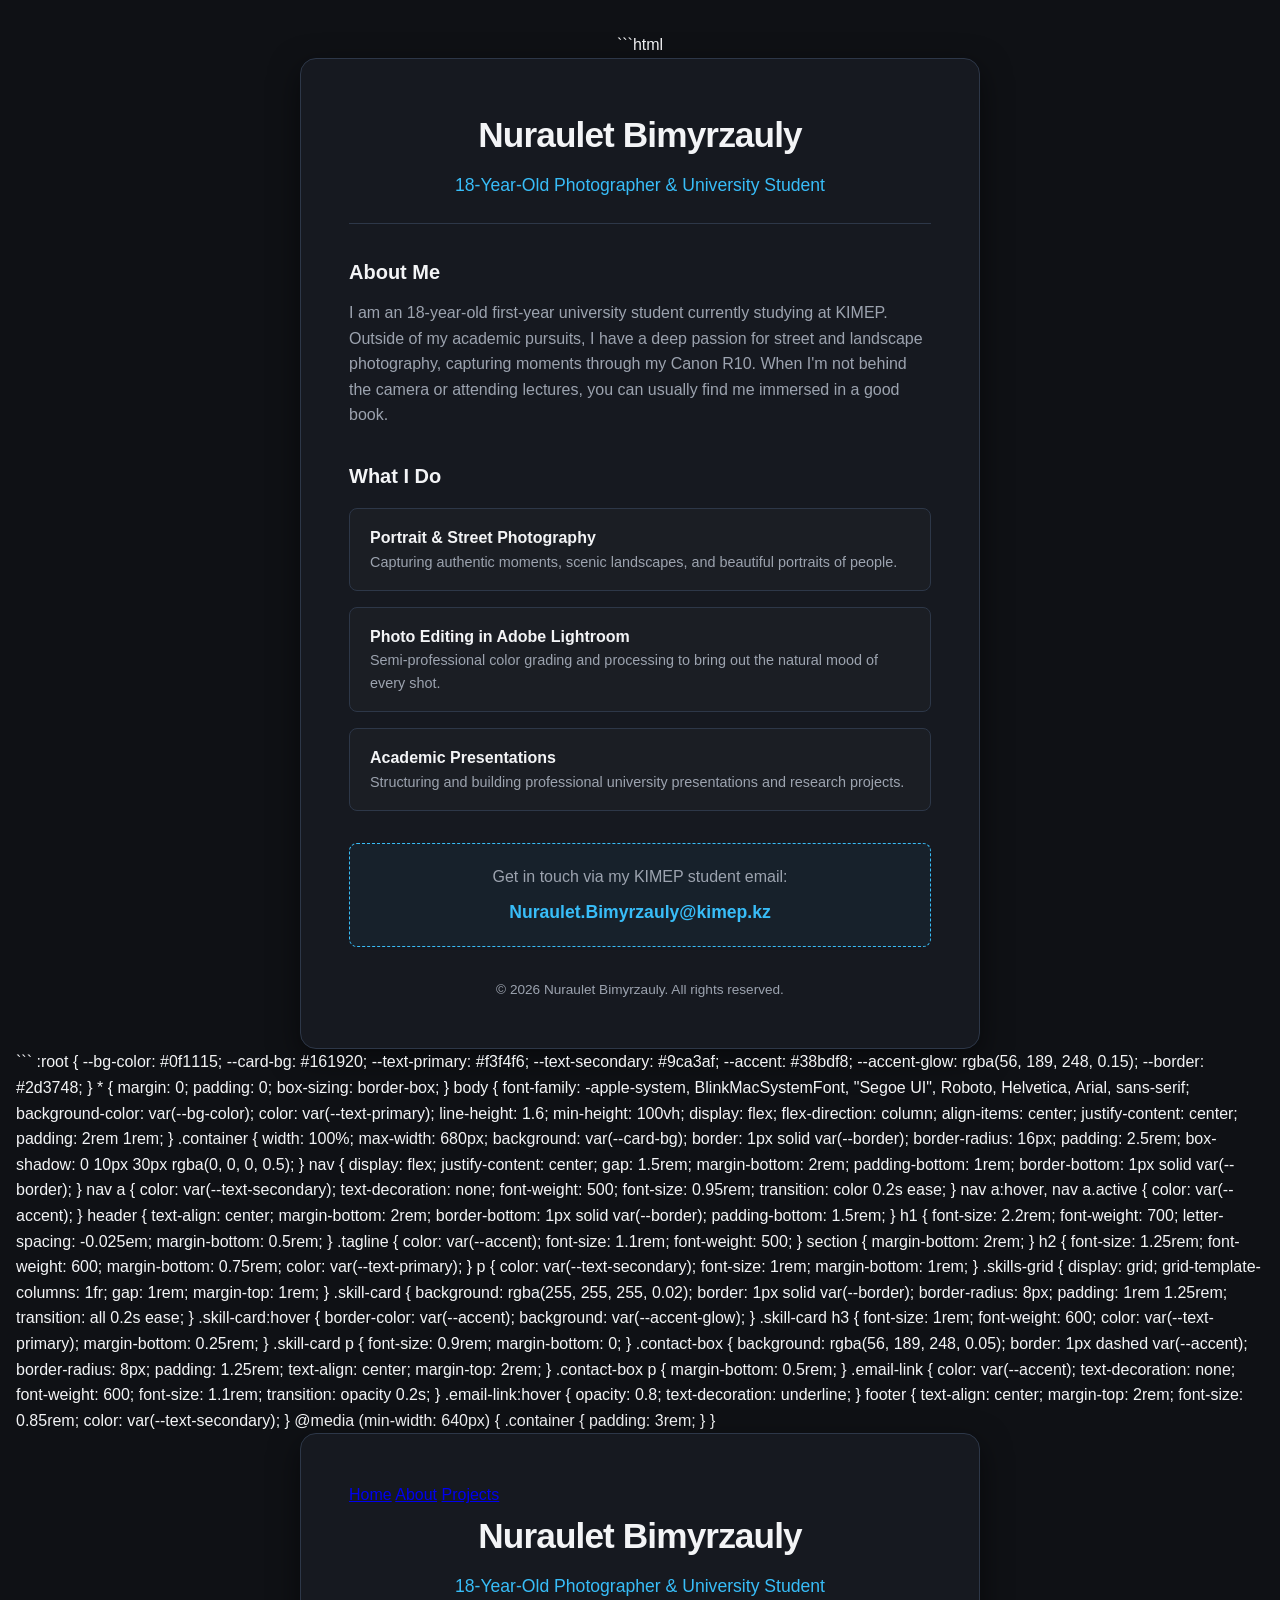
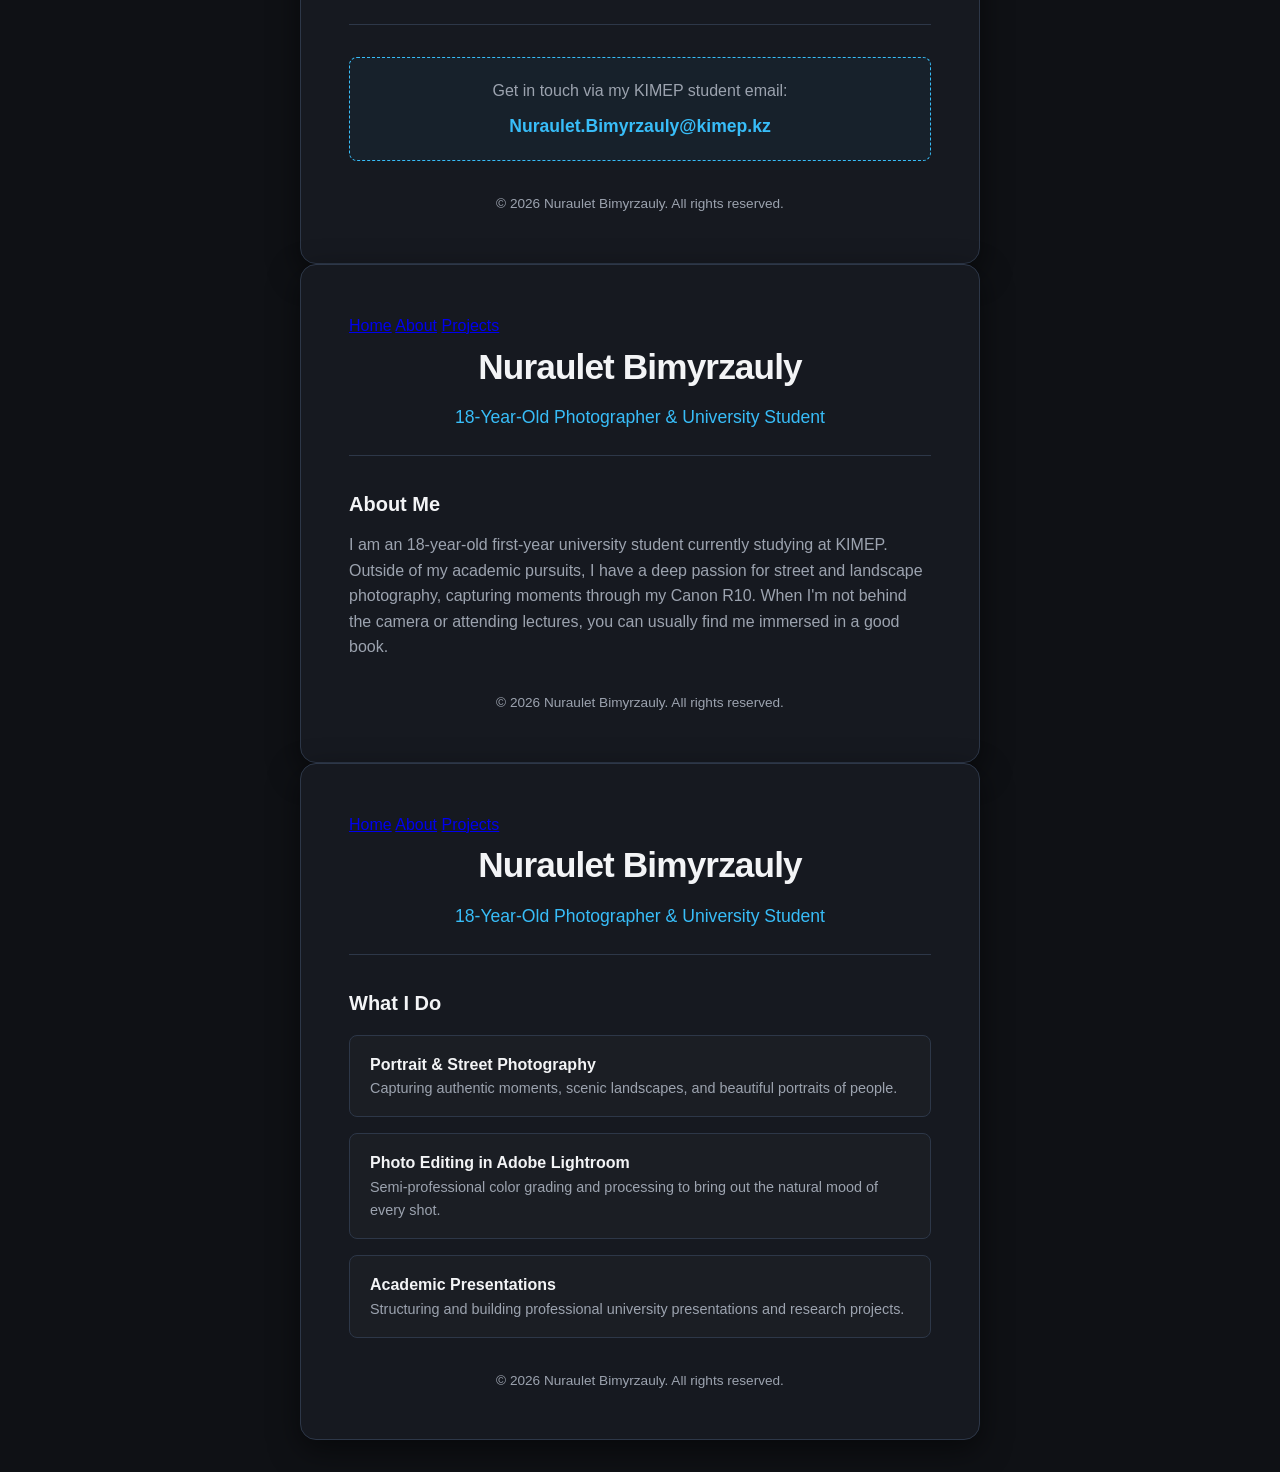
==== index.html @ 53f56ecc "Add files via upload" ====
```html
<!DOCTYPE html>
<html lang="en">
<head>
    <meta charset="UTF-8">
    <meta name="viewport" content="width=device-width, initial-scale=1.0">
    <title>Nuraulet Bimyrzauly — Photographer & Student</title>
    <style>
        :root {
            --bg-color: #0f1115;
            --card-bg: #161920;
            --text-primary: #f3f4f6;
            --text-secondary: #9ca3af;
            --accent: #38bdf8;
            --accent-glow: rgba(56, 189, 248, 0.15);
            --border: #2d3748;
        }

        * {
            margin: 0;
            padding: 0;
            box-sizing: border-box;
        }

        body {
            font-family: -apple-system, BlinkMacSystemFont, "Segoe UI", Roboto, Helvetica, Arial, sans-serif;
            background-color: var(--bg-color);
            color: var(--text-primary);
            line-height: 1.6;
            min-height: 100vh;
            display: flex;
            flex-direction: column;
            align-items: center;
            justify-content: center;
            padding: 2rem 1rem;
        }

        .container {
            width: 100%;
            max-width: 680px;
            background: var(--card-bg);
            border: 1px solid var(--border);
            border-radius: 16px;
            padding: 2.5rem;
            box-shadow: 0 10px 30px rgba(0, 0, 0, 0.5);
        }

        header {
            text-align: center;
            margin-bottom: 2rem;
            border-bottom: 1px solid var(--border);
            padding-bottom: 1.5rem;
        }

        h1 {
            font-size: 2.2rem;
            font-weight: 700;
            letter-spacing: -0.025em;
            margin-bottom: 0.5rem;
        }

        .tagline {
            color: var(--accent);
            font-size: 1.1rem;
            font-weight: 500;
        }

        section {
            margin-bottom: 2rem;
        }

        h2 {
            font-size: 1.25rem;
            font-weight: 600;
            margin-bottom: 0.75rem;
            color: var(--text-primary);
        }

        p {
            color: var(--text-secondary);
            font-size: 1rem;
            margin-bottom: 1rem;
        }

        .skills-grid {
            display: grid;
            grid-template-columns: 1fr;
            gap: 1rem;
            margin-top: 1rem;
        }

        .skill-card {
            background: rgba(255, 255, 255, 0.02);
            border: 1px solid var(--border);
            border-radius: 8px;
            padding: 1rem 1.25rem;
            transition: all 0.2s ease;
        }

        .skill-card:hover {
            border-color: var(--accent);
            background: var(--accent-glow);
        }

        .skill-card h3 {
            font-size: 1rem;
            font-weight: 600;
            color: var(--text-primary);
            margin-bottom: 0.25srem;
        }

        .skill-card p {
            font-size: 0.9rem;
            margin-bottom: 0;
        }

        .contact-box {
            background: rgba(56, 189, 248, 0.05);
            border: 1px dashed var(--accent);
            border-radius: 8px;
            padding: 1.25rem;
            text-align: center;
            margin-top: 2rem;
        }

        .contact-box p {
            margin-bottom: 0.5rem;
        }

        .email-link {
            color: var(--accent);
            text-decoration: none;
            font-weight: 600;
            font-size: 1.1rem;
            transition: opacity 0.2s;
        }

        .email-link:hover {
            opacity: 0.8;
            text-decoration: underline;
        }

        footer {
            text-align: center;
            margin-top: 2rem;
            font-size: 0.85rem;
            color: var(--text-secondary);
        }

        @media (min-width: 640px) {
            .container {
                padding: 3rem;
            }
        }
    </style>
</head>
<body>

    <div class="container">
        <header>
            <h1>Nuraulet Bimyrzauly</h1>
            <div class="tagline">18-Year-Old Photographer & University Student</div>
        </header>

        <main>
            <section>
                <h2>About Me</h2>
                <p>I am an 18-year-old first-year university student currently studying at KIMEP. Outside of my academic pursuits, I have a deep passion for street and landscape photography, capturing moments through my Canon R10. When I'm not behind the camera or attending lectures, you can usually find me immersed in a good book.</p>
            </section>

            <section>
                <h2>What I Do</h2>
                <div class="skills-grid">
                    <div class="skill-card">
                        <h3>Portrait & Street Photography</h3>
                        <p>Capturing authentic moments, scenic landscapes, and beautiful portraits of people.</p>
                    </div>
                    <div class="skill-card">
                        <h3>Photo Editing in Adobe Lightroom</h3>
                        <p>Semi-professional color grading and processing to bring out the natural mood of every shot.</p>
                    </div>
                    <div class="skill-card">
                        <h3>Academic Presentations</h3>
                        <p>Structuring and building professional university presentations and research projects.</p>
                    </div>
                </div>
            </section>

            <section>
                <div class="contact-box">
                    <p>Get in touch via my KIMEP student email:</p>
                    <a href="mailto:Nuraulet.Bimyrzauly@kimep.kz" class="email-link">Nuraulet.Bimyrzauly@kimep.kz</a>
                </div>
            </section>
        </main>

        <footer>
            &copy; 2026 Nuraulet Bimyrzauly. All rights reserved.
        </footer>
    </div>

</body>
</html>

```
:root {
    --bg-color: #0f1115;
    --card-bg: #161920;
    --text-primary: #f3f4f6;
    --text-secondary: #9ca3af;
    --accent: #38bdf8;
    --accent-glow: rgba(56, 189, 248, 0.15);
    --border: #2d3748;
}

* {
    margin: 0;
    padding: 0;
    box-sizing: border-box;
}

body {
    font-family: -apple-system, BlinkMacSystemFont, "Segoe UI", Roboto, Helvetica, Arial, sans-serif;
    background-color: var(--bg-color);
    color: var(--text-primary);
    line-height: 1.6;
    min-height: 100vh;
    display: flex;
    flex-direction: column;
    align-items: center;
    justify-content: center;
    padding: 2rem 1rem;
}

.container {
    width: 100%;
    max-width: 680px;
    background: var(--card-bg);
    border: 1px solid var(--border);
    border-radius: 16px;
    padding: 2.5rem;
    box-shadow: 0 10px 30px rgba(0, 0, 0, 0.5);
}

nav {
    display: flex;
    justify-content: center;
    gap: 1.5rem;
    margin-bottom: 2rem;
    padding-bottom: 1rem;
    border-bottom: 1px solid var(--border);
}

nav a {
    color: var(--text-secondary);
    text-decoration: none;
    font-weight: 500;
    font-size: 0.95rem;
    transition: color 0.2s ease;
}

nav a:hover,
nav a.active {
    color: var(--accent);
}

header {
    text-align: center;
    margin-bottom: 2rem;
    border-bottom: 1px solid var(--border);
    padding-bottom: 1.5rem;
}

h1 {
    font-size: 2.2rem;
    font-weight: 700;
    letter-spacing: -0.025em;
    margin-bottom: 0.5rem;
}

.tagline {
    color: var(--accent);
    font-size: 1.1rem;
    font-weight: 500;
}

section {
    margin-bottom: 2rem;
}

h2 {
    font-size: 1.25rem;
    font-weight: 600;
    margin-bottom: 0.75rem;
    color: var(--text-primary);
}

p {
    color: var(--text-secondary);
    font-size: 1rem;
    margin-bottom: 1rem;
}

.skills-grid {
    display: grid;
    grid-template-columns: 1fr;
    gap: 1rem;
    margin-top: 1rem;
}

.skill-card {
    background: rgba(255, 255, 255, 0.02);
    border: 1px solid var(--border);
    border-radius: 8px;
    padding: 1rem 1.25rem;
    transition: all 0.2s ease;
}

.skill-card:hover {
    border-color: var(--accent);
    background: var(--accent-glow);
}

.skill-card h3 {
    font-size: 1rem;
    font-weight: 600;
    color: var(--text-primary);
    margin-bottom: 0.25rem;
}

.skill-card p {
    font-size: 0.9rem;
    margin-bottom: 0;
}

.contact-box {
    background: rgba(56, 189, 248, 0.05);
    border: 1px dashed var(--accent);
    border-radius: 8px;
    padding: 1.25rem;
    text-align: center;
    margin-top: 2rem;
}

.contact-box p {
    margin-bottom: 0.5rem;
}

.email-link {
    color: var(--accent);
    text-decoration: none;
    font-weight: 600;
    font-size: 1.1rem;
    transition: opacity 0.2s;
}

.email-link:hover {
    opacity: 0.8;
    text-decoration: underline;
}

footer {
    text-align: center;
    margin-top: 2rem;
    font-size: 0.85rem;
    color: var(--text-secondary);
}

@media (min-width: 640px) {
    .container {
        padding: 3rem;
    }
}

<!DOCTYPE html>
<html lang="en">
<head>
    <meta charset="UTF-8">
    <meta name="viewport" content="width=device-width, initial-scale=1.0">
    <title>Nuraulet Bimyrzauly — Photographer & Student</title>
    <link rel="stylesheet" href="style.css">
</head>
<body>

    <div class="container">
        <nav>
            <a href="index.html" class="active">Home</a>
            <a href="about.html">About</a>
            <a href="projects.html">Projects</a>
        </nav>

        <header>
            <h1>Nuraulet Bimyrzauly</h1>
            <div class="tagline">18-Year-Old Photographer & University Student</div>
        </header>

        <main>
            <section>
                <div class="contact-box">
                    <p>Get in touch via my KIMEP student email:</p>
                    <a href="mailto:Nuraulet.Bimyrzauly@kimep.kz" class="email-link">Nuraulet.Bimyrzauly@kimep.kz</a>
                </div>
            </section>
        </main>

        <footer>
            &copy; 2026 Nuraulet Bimyrzauly. All rights reserved.
        </footer>
    </div>

</body>
</html>

<!DOCTYPE html>
<html lang="en">
<head>
    <meta charset="UTF-8">
    <meta name="viewport" content="width=device-width, initial-scale=1.0">
    <title>Nuraulet Bimyrzauly — Photographer & Student</title>
    <link rel="stylesheet" href="style.css">
</head>
<body>

    <div class="container">
        <nav>
            <a href="index.html">Home</a>
            <a href="about.html" class="active">About</a>
            <a href="projects.html">Projects</a>
        </nav>

        <header>
            <h1>Nuraulet Bimyrzauly</h1>
            <div class="tagline">18-Year-Old Photographer & University Student</div>
        </header>

        <main>
            <section>
                <h2>About Me</h2>
                <p>I am an 18-year-old first-year university student currently studying at KIMEP. Outside of my academic pursuits, I have a deep passion for street and landscape photography, capturing moments through my Canon R10. When I'm not behind the camera or attending lectures, you can usually find me immersed in a good book.</p>
            </section>
        </main>

        <footer>
            &copy; 2026 Nuraulet Bimyrzauly. All rights reserved.
        </footer>
    </div>

</body>
</html>
<!DOCTYPE html>
<html lang="en">
<head>
    <meta charset="UTF-8">
    <meta name="viewport" content="width=device-width, initial-scale=1.0">
    <title>Nuraulet Bimyrzauly — Photographer & Student</title>
    <link rel="stylesheet" href="style.css">
</head>
<body>

    <div class="container">
        <nav>
            <a href="index.html">Home</a>
            <a href="about.html">About</a>
            <a href="projects.html" class="active">Projects</a>
        </nav>

        <header>
            <h1>Nuraulet Bimyrzauly</h1>
            <div class="tagline">18-Year-Old Photographer & University Student</div>
        </header>

        <main>
            <section>
                <h2>What I Do</h2>
                <div class="skills-grid">
                    <div class="skill-card">
                        <h3>Portrait & Street Photography</h3>
                        <p>Capturing authentic moments, scenic landscapes, and beautiful portraits of people.</p>
                    </div>
                    <div class="skill-card">
                        <h3>Photo Editing in Adobe Lightroom</h3>
                        <p>Semi-professional color grading and processing to bring out the natural mood of every shot.</p>
                    </div>
                    <div class="skill-card">
                        <h3>Academic Presentations</h3>
                        <p>Structuring and building professional university presentations and research projects.</p>
                    </div>
                </div>
            </section>
        </main>

        <footer>
            &copy; 2026 Nuraulet Bimyrzauly. All rights reserved.
        </footer>
    </div>

</body>
</html>
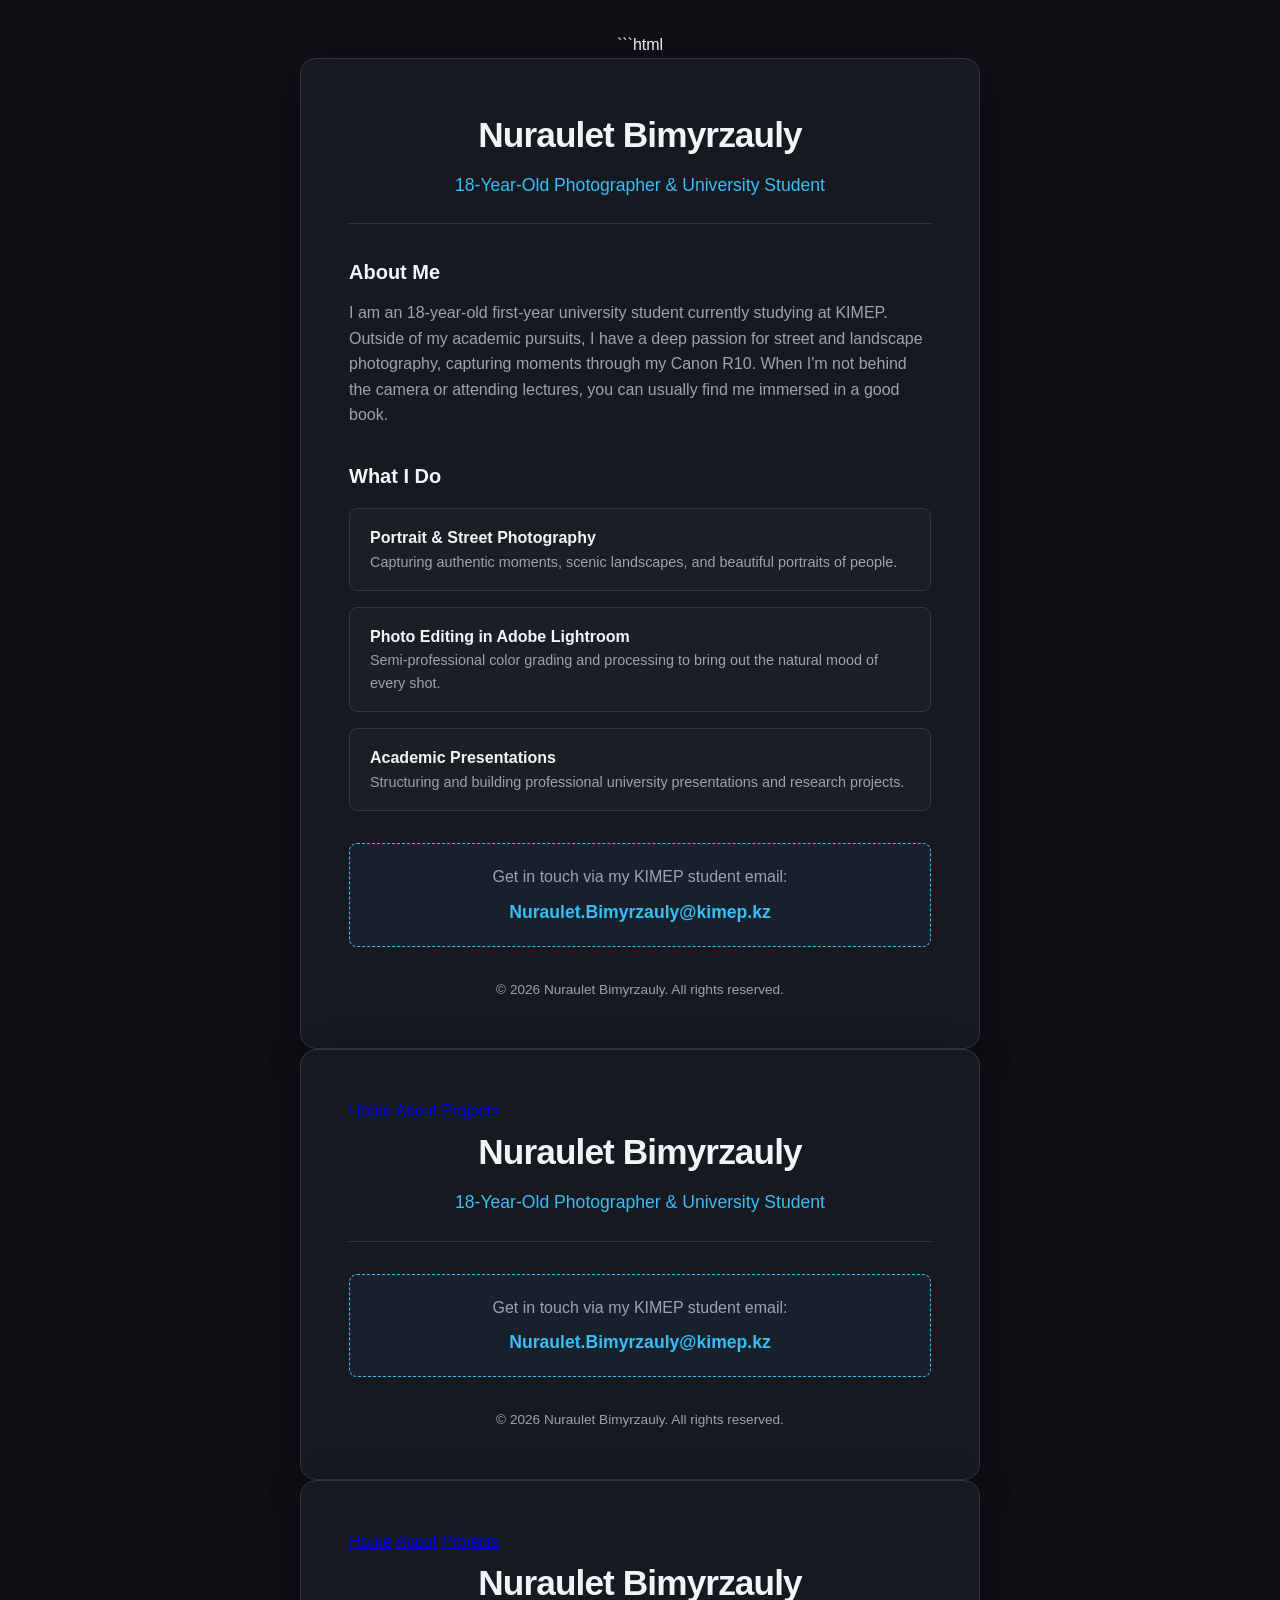
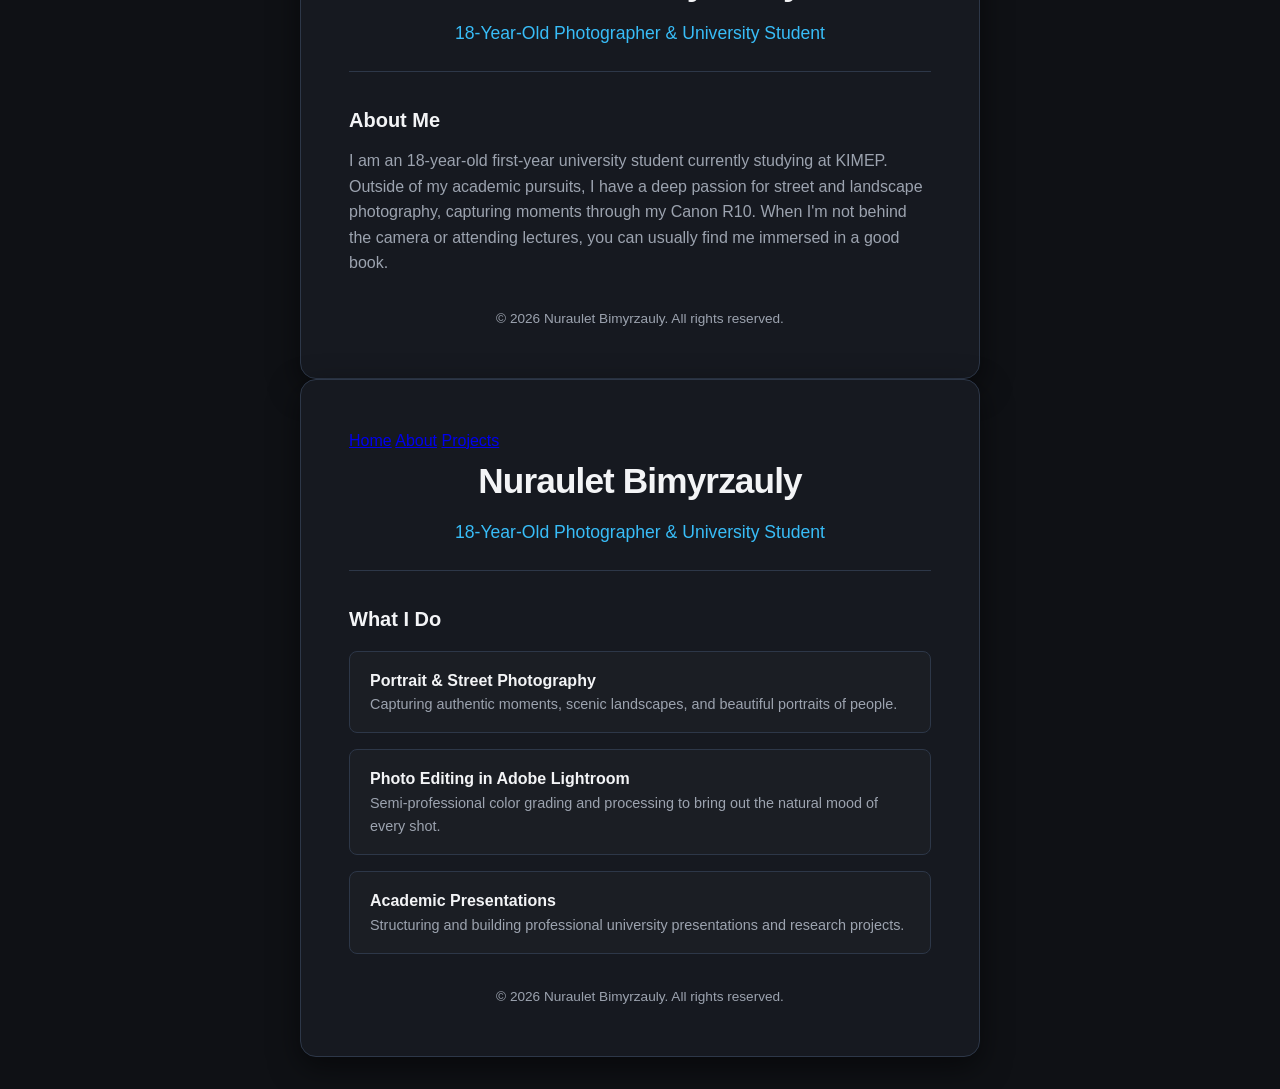
==== commit af5e3980: "Update index.html" ====
--- a/index.html
+++ b/index.html
@@ -202,175 +202,7 @@
 </body>
 </html>
 
-```
-:root {
-    --bg-color: #0f1115;
-    --card-bg: #161920;
-    --text-primary: #f3f4f6;
-    --text-secondary: #9ca3af;
-    --accent: #38bdf8;
-    --accent-glow: rgba(56, 189, 248, 0.15);
-    --border: #2d3748;
-}
-
-* {
-    margin: 0;
-    padding: 0;
-    box-sizing: border-box;
-}
-
-body {
-    font-family: -apple-system, BlinkMacSystemFont, "Segoe UI", Roboto, Helvetica, Arial, sans-serif;
-    background-color: var(--bg-color);
-    color: var(--text-primary);
-    line-height: 1.6;
-    min-height: 100vh;
-    display: flex;
-    flex-direction: column;
-    align-items: center;
-    justify-content: center;
-    padding: 2rem 1rem;
-}
-
-.container {
-    width: 100%;
-    max-width: 680px;
-    background: var(--card-bg);
-    border: 1px solid var(--border);
-    border-radius: 16px;
-    padding: 2.5rem;
-    box-shadow: 0 10px 30px rgba(0, 0, 0, 0.5);
-}
-
-nav {
-    display: flex;
-    justify-content: center;
-    gap: 1.5rem;
-    margin-bottom: 2rem;
-    padding-bottom: 1rem;
-    border-bottom: 1px solid var(--border);
-}
-
-nav a {
-    color: var(--text-secondary);
-    text-decoration: none;
-    font-weight: 500;
-    font-size: 0.95rem;
-    transition: color 0.2s ease;
-}
-
-nav a:hover,
-nav a.active {
-    color: var(--accent);
-}
-
-header {
-    text-align: center;
-    margin-bottom: 2rem;
-    border-bottom: 1px solid var(--border);
-    padding-bottom: 1.5rem;
-}
-
-h1 {
-    font-size: 2.2rem;
-    font-weight: 700;
-    letter-spacing: -0.025em;
-    margin-bottom: 0.5rem;
-}
-
-.tagline {
-    color: var(--accent);
-    font-size: 1.1rem;
-    font-weight: 500;
-}
-
-section {
-    margin-bottom: 2rem;
-}
-
-h2 {
-    font-size: 1.25rem;
-    font-weight: 600;
-    margin-bottom: 0.75rem;
-    color: var(--text-primary);
-}
-
-p {
-    color: var(--text-secondary);
-    font-size: 1rem;
-    margin-bottom: 1rem;
-}
-
-.skills-grid {
-    display: grid;
-    grid-template-columns: 1fr;
-    gap: 1rem;
-    margin-top: 1rem;
-}
-
-.skill-card {
-    background: rgba(255, 255, 255, 0.02);
-    border: 1px solid var(--border);
-    border-radius: 8px;
-    padding: 1rem 1.25rem;
-    transition: all 0.2s ease;
-}
-
-.skill-card:hover {
-    border-color: var(--accent);
-    background: var(--accent-glow);
-}
-
-.skill-card h3 {
-    font-size: 1rem;
-    font-weight: 600;
-    color: var(--text-primary);
-    margin-bottom: 0.25rem;
-}
-
-.skill-card p {
-    font-size: 0.9rem;
-    margin-bottom: 0;
-}
-
-.contact-box {
-    background: rgba(56, 189, 248, 0.05);
-    border: 1px dashed var(--accent);
-    border-radius: 8px;
-    padding: 1.25rem;
-    text-align: center;
-    margin-top: 2rem;
-}
-
-.contact-box p {
-    margin-bottom: 0.5rem;
-}
-
-.email-link {
-    color: var(--accent);
-    text-decoration: none;
-    font-weight: 600;
-    font-size: 1.1rem;
-    transition: opacity 0.2s;
-}
-
-.email-link:hover {
-    opacity: 0.8;
-    text-decoration: underline;
-}
-
-footer {
-    text-align: center;
-    margin-top: 2rem;
-    font-size: 0.85rem;
-    color: var(--text-secondary);
-}
-
-@media (min-width: 640px) {
-    .container {
-        padding: 3rem;
-    }
-}
+
 
 <!DOCTYPE html>
 <html lang="en">
@@ -495,4 +327,4 @@
     </div>
 
 </body>
-</html>+</html>
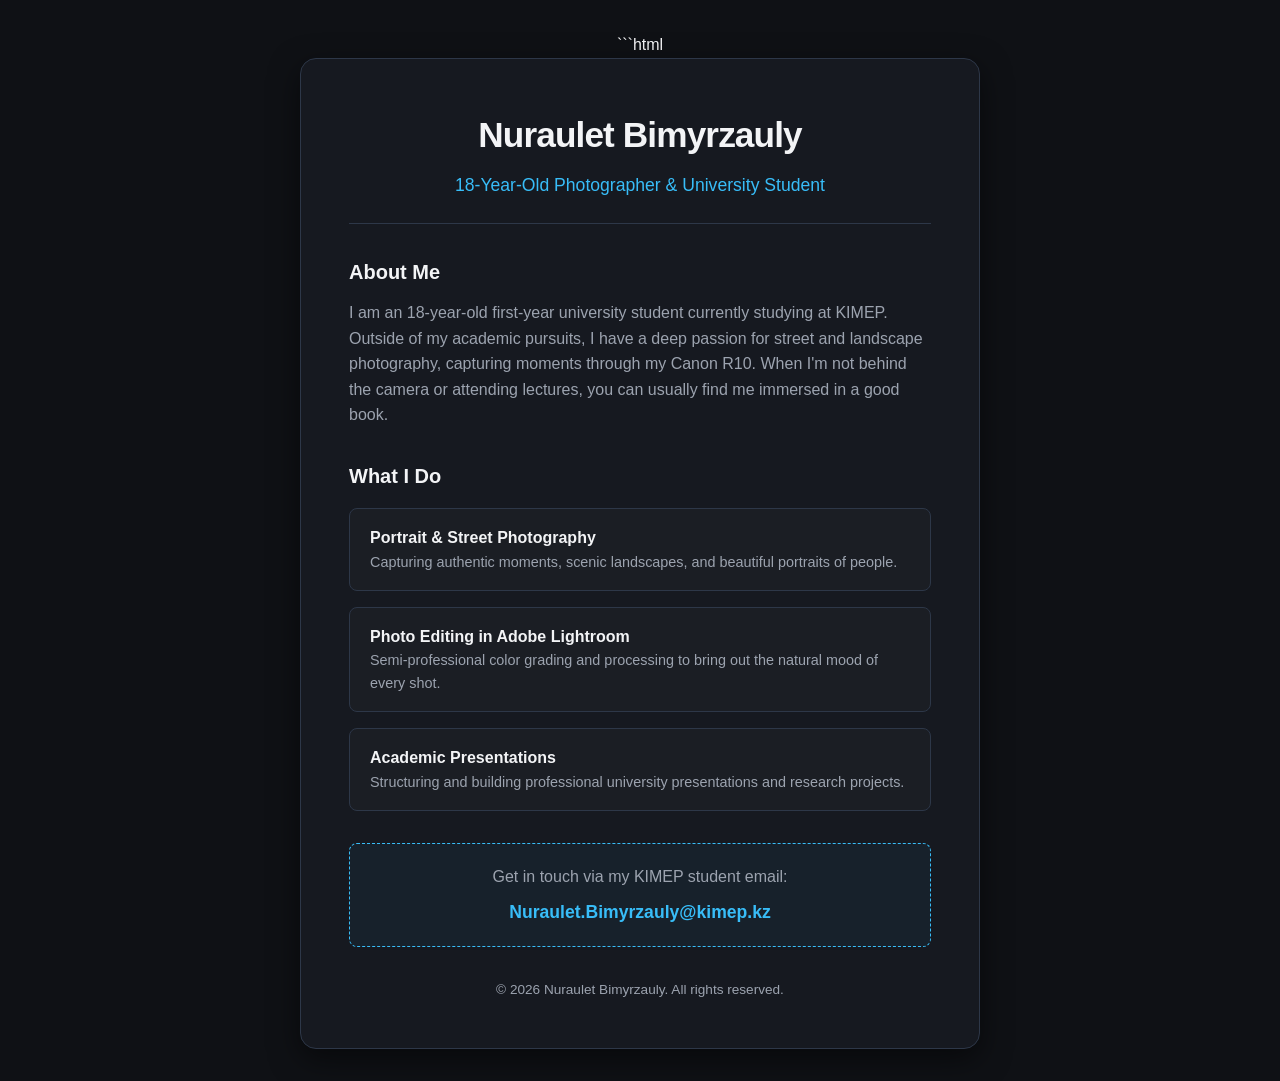
==== commit 3352d834: "Refactor index.html with updated structure and styles Replaced old HTML structure with a new one, in" ====
--- a/index.html
+++ b/index.html
@@ -204,127 +204,3 @@
 
 
 
-<!DOCTYPE html>
-<html lang="en">
-<head>
-    <meta charset="UTF-8">
-    <meta name="viewport" content="width=device-width, initial-scale=1.0">
-    <title>Nuraulet Bimyrzauly — Photographer & Student</title>
-    <link rel="stylesheet" href="style.css">
-</head>
-<body>
-
-    <div class="container">
-        <nav>
-            <a href="index.html" class="active">Home</a>
-            <a href="about.html">About</a>
-            <a href="projects.html">Projects</a>
-        </nav>
-
-        <header>
-            <h1>Nuraulet Bimyrzauly</h1>
-            <div class="tagline">18-Year-Old Photographer & University Student</div>
-        </header>
-
-        <main>
-            <section>
-                <div class="contact-box">
-                    <p>Get in touch via my KIMEP student email:</p>
-                    <a href="mailto:Nuraulet.Bimyrzauly@kimep.kz" class="email-link">Nuraulet.Bimyrzauly@kimep.kz</a>
-                </div>
-            </section>
-        </main>
-
-        <footer>
-            &copy; 2026 Nuraulet Bimyrzauly. All rights reserved.
-        </footer>
-    </div>
-
-</body>
-</html>
-
-<!DOCTYPE html>
-<html lang="en">
-<head>
-    <meta charset="UTF-8">
-    <meta name="viewport" content="width=device-width, initial-scale=1.0">
-    <title>Nuraulet Bimyrzauly — Photographer & Student</title>
-    <link rel="stylesheet" href="style.css">
-</head>
-<body>
-
-    <div class="container">
-        <nav>
-            <a href="index.html">Home</a>
-            <a href="about.html" class="active">About</a>
-            <a href="projects.html">Projects</a>
-        </nav>
-
-        <header>
-            <h1>Nuraulet Bimyrzauly</h1>
-            <div class="tagline">18-Year-Old Photographer & University Student</div>
-        </header>
-
-        <main>
-            <section>
-                <h2>About Me</h2>
-                <p>I am an 18-year-old first-year university student currently studying at KIMEP. Outside of my academic pursuits, I have a deep passion for street and landscape photography, capturing moments through my Canon R10. When I'm not behind the camera or attending lectures, you can usually find me immersed in a good book.</p>
-            </section>
-        </main>
-
-        <footer>
-            &copy; 2026 Nuraulet Bimyrzauly. All rights reserved.
-        </footer>
-    </div>
-
-</body>
-</html>
-<!DOCTYPE html>
-<html lang="en">
-<head>
-    <meta charset="UTF-8">
-    <meta name="viewport" content="width=device-width, initial-scale=1.0">
-    <title>Nuraulet Bimyrzauly — Photographer & Student</title>
-    <link rel="stylesheet" href="style.css">
-</head>
-<body>
-
-    <div class="container">
-        <nav>
-            <a href="index.html">Home</a>
-            <a href="about.html">About</a>
-            <a href="projects.html" class="active">Projects</a>
-        </nav>
-
-        <header>
-            <h1>Nuraulet Bimyrzauly</h1>
-            <div class="tagline">18-Year-Old Photographer & University Student</div>
-        </header>
-
-        <main>
-            <section>
-                <h2>What I Do</h2>
-                <div class="skills-grid">
-                    <div class="skill-card">
-                        <h3>Portrait & Street Photography</h3>
-                        <p>Capturing authentic moments, scenic landscapes, and beautiful portraits of people.</p>
-                    </div>
-                    <div class="skill-card">
-                        <h3>Photo Editing in Adobe Lightroom</h3>
-                        <p>Semi-professional color grading and processing to bring out the natural mood of every shot.</p>
-                    </div>
-                    <div class="skill-card">
-                        <h3>Academic Presentations</h3>
-                        <p>Structuring and building professional university presentations and research projects.</p>
-                    </div>
-                </div>
-            </section>
-        </main>
-
-        <footer>
-            &copy; 2026 Nuraulet Bimyrzauly. All rights reserved.
-        </footer>
-    </div>
-
-</body>
-</html>
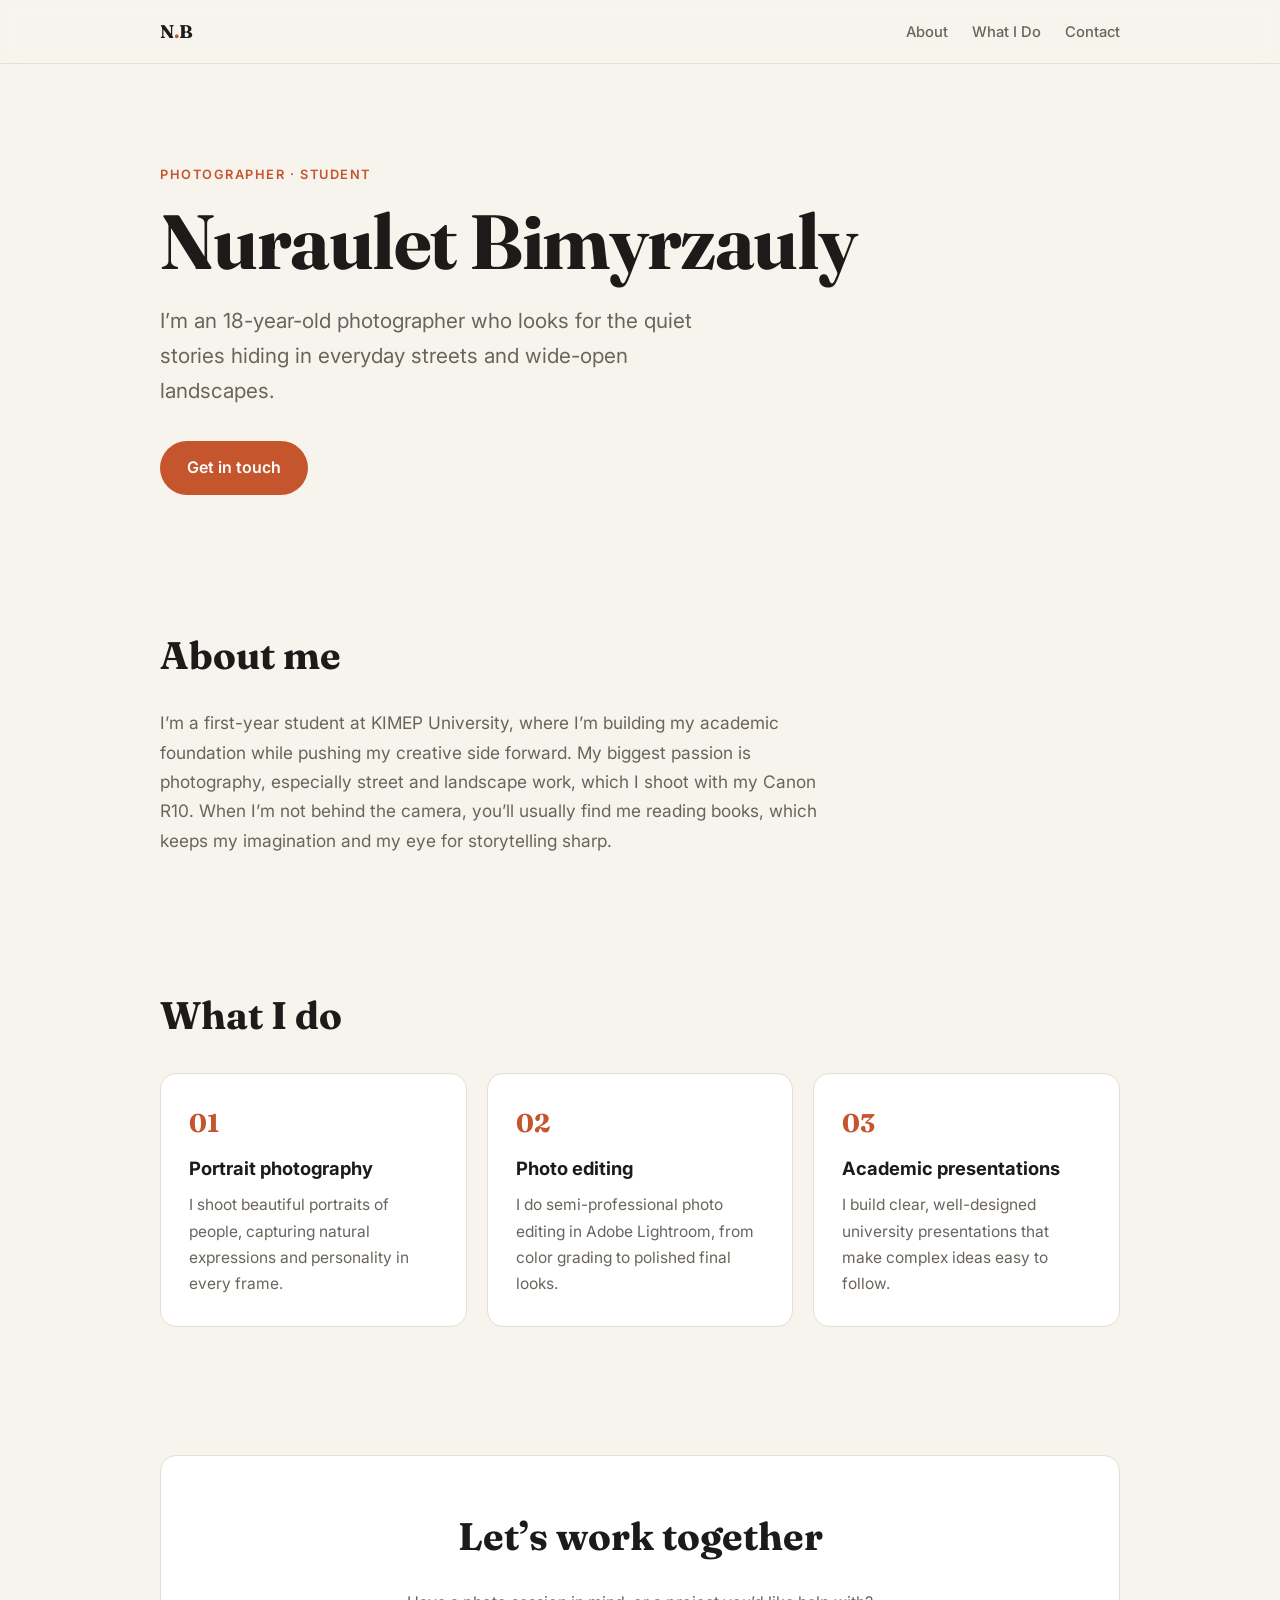
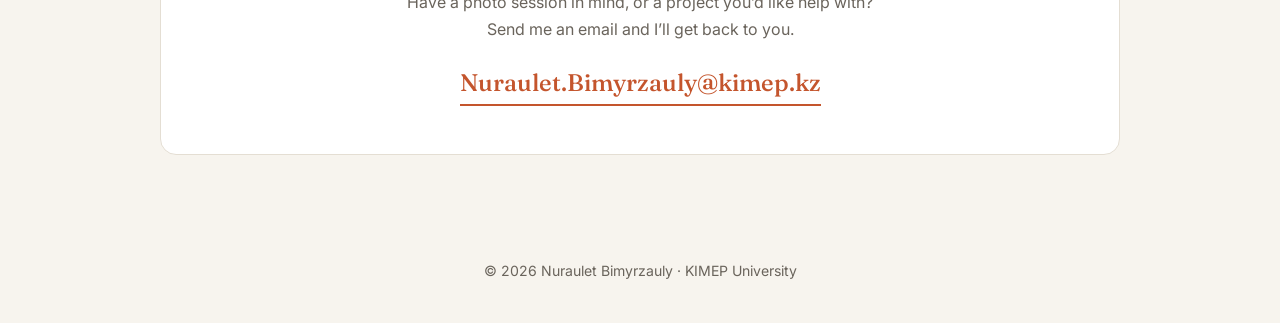
==== commit aa6014f3: "Revamp index.html with new layout and styles Updated the HTML structure, styles, and content for a m" ====
--- a/index.html
+++ b/index.html
@@ -1,206 +1,312 @@
-```html
 <!DOCTYPE html>
 <html lang="en">
 <head>
-    <meta charset="UTF-8">
-    <meta name="viewport" content="width=device-width, initial-scale=1.0">
-    <title>Nuraulet Bimyrzauly — Photographer & Student</title>
-    <style>
-        :root {
-            --bg-color: #0f1115;
-            --card-bg: #161920;
-            --text-primary: #f3f4f6;
-            --text-secondary: #9ca3af;
-            --accent: #38bdf8;
-            --accent-glow: rgba(56, 189, 248, 0.15);
-            --border: #2d3748;
-        }
-
-        * {
-            margin: 0;
-            padding: 0;
-            box-sizing: border-box;
-        }
-
-        body {
-            font-family: -apple-system, BlinkMacSystemFont, "Segoe UI", Roboto, Helvetica, Arial, sans-serif;
-            background-color: var(--bg-color);
-            color: var(--text-primary);
-            line-height: 1.6;
-            min-height: 100vh;
-            display: flex;
-            flex-direction: column;
-            align-items: center;
-            justify-content: center;
-            padding: 2rem 1rem;
-        }
-
-        .container {
-            width: 100%;
-            max-width: 680px;
-            background: var(--card-bg);
-            border: 1px solid var(--border);
-            border-radius: 16px;
-            padding: 2.5rem;
-            box-shadow: 0 10px 30px rgba(0, 0, 0, 0.5);
-        }
-
-        header {
-            text-align: center;
-            margin-bottom: 2rem;
-            border-bottom: 1px solid var(--border);
-            padding-bottom: 1.5rem;
-        }
-
-        h1 {
-            font-size: 2.2rem;
-            font-weight: 700;
-            letter-spacing: -0.025em;
-            margin-bottom: 0.5rem;
-        }
-
-        .tagline {
-            color: var(--accent);
-            font-size: 1.1rem;
-            font-weight: 500;
-        }
-
-        section {
-            margin-bottom: 2rem;
-        }
-
-        h2 {
-            font-size: 1.25rem;
-            font-weight: 600;
-            margin-bottom: 0.75rem;
-            color: var(--text-primary);
-        }
-
-        p {
-            color: var(--text-secondary);
-            font-size: 1rem;
-            margin-bottom: 1rem;
-        }
-
-        .skills-grid {
-            display: grid;
-            grid-template-columns: 1fr;
-            gap: 1rem;
-            margin-top: 1rem;
-        }
-
-        .skill-card {
-            background: rgba(255, 255, 255, 0.02);
-            border: 1px solid var(--border);
-            border-radius: 8px;
-            padding: 1rem 1.25rem;
-            transition: all 0.2s ease;
-        }
-
-        .skill-card:hover {
-            border-color: var(--accent);
-            background: var(--accent-glow);
-        }
-
-        .skill-card h3 {
-            font-size: 1rem;
-            font-weight: 600;
-            color: var(--text-primary);
-            margin-bottom: 0.25srem;
-        }
-
-        .skill-card p {
-            font-size: 0.9rem;
-            margin-bottom: 0;
-        }
-
-        .contact-box {
-            background: rgba(56, 189, 248, 0.05);
-            border: 1px dashed var(--accent);
-            border-radius: 8px;
-            padding: 1.25rem;
-            text-align: center;
-            margin-top: 2rem;
-        }
-
-        .contact-box p {
-            margin-bottom: 0.5rem;
-        }
-
-        .email-link {
-            color: var(--accent);
-            text-decoration: none;
-            font-weight: 600;
-            font-size: 1.1rem;
-            transition: opacity 0.2s;
-        }
-
-        .email-link:hover {
-            opacity: 0.8;
-            text-decoration: underline;
-        }
-
-        footer {
-            text-align: center;
-            margin-top: 2rem;
-            font-size: 0.85rem;
-            color: var(--text-secondary);
-        }
-
-        @media (min-width: 640px) {
-            .container {
-                padding: 3rem;
-            }
-        }
-    </style>
+  <meta charset="UTF-8">
+  <meta name="viewport" content="width=device-width, initial-scale=1">
+  <title>Nuraulet Bimyrzauly – Photographer</title>
+  <meta name="description" content="Portfolio of Nuraulet Bimyrzauly, an 18-year-old photographer and first-year student at KIMEP.">
+  <link rel="preconnect" href="https://fonts.googleapis.com">
+  <link rel="preconnect" href="https://fonts.gstatic.com" crossorigin>
+  <link href="https://fonts.googleapis.com/css2?family=Fraunces:opsz,wght@9..144,500;9..144,700&family=Inter:wght@400;500;600&display=swap" rel="stylesheet">
+  <style>
+    :root {
+      --bg: #f7f4ee;
+      --surface: #ffffff;
+      --text: #1d1b19;
+      --muted: #6a645c;
+      --accent: #c4552d;
+      --border: #e4ded3;
+      --radius: 16px;
+      --serif: "Fraunces", Georgia, "Times New Roman", serif;
+      --sans: "Inter", system-ui, -apple-system, "Segoe UI", Roboto, Arial, sans-serif;
+    }
+
+    @media (prefers-color-scheme: dark) {
+      :root {
+        --bg: #131211;
+        --surface: #1d1b19;
+        --text: #f1ece4;
+        --muted: #a69f95;
+        --accent: #e8794f;
+        --border: #302d29;
+      }
+    }
+
+    * { box-sizing: border-box; margin: 0; padding: 0; }
+
+    html { scroll-behavior: smooth; }
+
+    body {
+      font-family: var(--sans);
+      background: var(--bg);
+      color: var(--text);
+      line-height: 1.7;
+      -webkit-font-smoothing: antialiased;
+    }
+
+    a { color: inherit; }
+
+    .container {
+      width: min(960px, 100% - 3rem);
+      margin-inline: auto;
+    }
+
+    /* Navigation */
+    header {
+      position: sticky;
+      top: 0;
+      z-index: 10;
+      background: color-mix(in srgb, var(--bg) 88%, transparent);
+      backdrop-filter: blur(10px);
+      border-bottom: 1px solid var(--border);
+    }
+
+    nav {
+      display: flex;
+      align-items: center;
+      justify-content: space-between;
+      padding: 1rem 0;
+    }
+
+    .logo {
+      font-family: var(--serif);
+      font-weight: 700;
+      font-size: 1.15rem;
+      text-decoration: none;
+    }
+
+    .logo span { color: var(--accent); }
+
+    nav ul {
+      display: flex;
+      gap: 1.5rem;
+      list-style: none;
+    }
+
+    nav ul a {
+      font-size: 0.92rem;
+      font-weight: 500;
+      color: var(--muted);
+      text-decoration: none;
+      transition: color 0.2s;
+    }
+
+    nav ul a:hover { color: var(--accent); }
+
+    /* Hero */
+    .hero {
+      padding: 6rem 0 4rem;
+    }
+
+    .eyebrow {
+      display: inline-block;
+      font-size: 0.8rem;
+      font-weight: 600;
+      letter-spacing: 0.12em;
+      text-transform: uppercase;
+      color: var(--accent);
+      margin-bottom: 1rem;
+    }
+
+    .hero h1 {
+      font-family: var(--serif);
+      font-size: clamp(2.6rem, 8vw, 4.8rem);
+      line-height: 1.05;
+      font-weight: 700;
+      letter-spacing: -0.02em;
+      margin-bottom: 1.25rem;
+    }
+
+    .hero p {
+      font-size: clamp(1.05rem, 2.5vw, 1.3rem);
+      color: var(--muted);
+      max-width: 36rem;
+    }
+
+    .btn {
+      display: inline-block;
+      margin-top: 2rem;
+      padding: 0.85rem 1.7rem;
+      background: var(--accent);
+      color: #fff;
+      font-weight: 600;
+      text-decoration: none;
+      border-radius: 999px;
+      transition: transform 0.2s, box-shadow 0.2s;
+    }
+
+    .btn:hover {
+      transform: translateY(-2px);
+      box-shadow: 0 8px 20px color-mix(in srgb, var(--accent) 35%, transparent);
+    }
+
+    /* Sections */
+    section { padding: 4rem 0; }
+
+    h2 {
+      font-family: var(--serif);
+      font-size: clamp(1.8rem, 4vw, 2.4rem);
+      font-weight: 700;
+      margin-bottom: 1.25rem;
+    }
+
+    .about p {
+      max-width: 42rem;
+      font-size: 1.08rem;
+      color: var(--muted);
+    }
+
+    /* Cards */
+    .cards {
+      display: grid;
+      grid-template-columns: repeat(auto-fit, minmax(240px, 1fr));
+      gap: 1.25rem;
+      margin-top: 1.5rem;
+    }
+
+    .card {
+      background: var(--surface);
+      border: 1px solid var(--border);
+      border-radius: var(--radius);
+      padding: 1.75rem;
+      transition: transform 0.2s, border-color 0.2s;
+    }
+
+    .card:hover {
+      transform: translateY(-4px);
+      border-color: var(--accent);
+    }
+
+    .card .num {
+      font-family: var(--serif);
+      font-size: 1.6rem;
+      font-weight: 700;
+      color: var(--accent);
+    }
+
+    .card h3 {
+      font-size: 1.15rem;
+      margin: 0.5rem 0;
+    }
+
+    .card p {
+      font-size: 0.97rem;
+      color: var(--muted);
+    }
+
+    /* Contact */
+    .contact-box {
+      background: var(--surface);
+      border: 1px solid var(--border);
+      border-radius: var(--radius);
+      padding: clamp(1.75rem, 5vw, 3rem);
+      text-align: center;
+    }
+
+    .contact-box p {
+      color: var(--muted);
+      max-width: 30rem;
+      margin: 0 auto;
+    }
+
+    .email {
+      display: inline-block;
+      margin-top: 1.25rem;
+      font-family: var(--serif);
+      font-size: clamp(1.05rem, 3.6vw, 1.5rem);
+      font-weight: 500;
+      color: var(--accent);
+      text-decoration: none;
+      border-bottom: 2px solid currentColor;
+      word-break: break-all;
+    }
+
+    .email:hover { opacity: 0.8; }
+
+    footer {
+      padding: 2.5rem 0;
+      text-align: center;
+      font-size: 0.88rem;
+      color: var(--muted);
+    }
+
+    @media (max-width: 520px) {
+      nav ul { gap: 1rem; }
+      .hero { padding-top: 4rem; }
+    }
+  </style>
 </head>
 <body>
 
+  <header>
+    <nav class="container">
+      <a href="#top" class="logo">N<span>.</span>B</a>
+      <ul>
+        <li><a href="#about">About</a></li>
+        <li><a href="#skills">What I Do</a></li>
+        <li><a href="#contact">Contact</a></li>
+      </ul>
+    </nav>
+  </header>
+
+  <main id="top">
+
+    <div class="container hero">
+      <span class="eyebrow">Photographer · Student</span>
+      <h1>Nuraulet Bimyrzauly</h1>
+      <p>I’m an 18-year-old photographer who looks for the quiet stories hiding in everyday streets and wide-open landscapes.</p>
+      <a href="#contact" class="btn">Get in touch</a>
+    </div>
+
+    <section id="about" class="about">
+      <div class="container">
+        <h2>About me</h2>
+        <p>
+          I’m a first-year student at KIMEP University, where I’m building my academic foundation while pushing my creative side forward. My biggest passion is photography, especially street and landscape work, which I shoot with my Canon R10. When I’m not behind the camera, you’ll usually find me reading books, which keeps my imagination and my eye for storytelling sharp.
+        </p>
+      </div>
+    </section>
+
+    <section id="skills">
+      <div class="container">
+        <h2>What I do</h2>
+        <div class="cards">
+          <article class="card">
+            <div class="num">01</div>
+            <h3>Portrait photography</h3>
+            <p>I shoot beautiful portraits of people, capturing natural expressions and personality in every frame.</p>
+          </article>
+          <article class="card">
+            <div class="num">02</div>
+            <h3>Photo editing</h3>
+            <p>I do semi-professional photo editing in Adobe Lightroom, from color grading to polished final looks.</p>
+          </article>
+          <article class="card">
+            <div class="num">03</div>
+            <h3>Academic presentations</h3>
+            <p>I build clear, well-designed university presentations that make complex ideas easy to follow.</p>
+          </article>
+        </div>
+      </div>
+    </section>
+
+    <section id="contact">
+      <div class="container">
+        <div class="contact-box">
+          <h2>Let’s work together</h2>
+          <p>Have a photo session in mind, or a project you’d like help with? Send me an email and I’ll get back to you.</p>
+          <a class="email" href="mailto:Nuraulet.Bimyrzauly@kimep.kz">Nuraulet.Bimyrzauly@kimep.kz</a>
+        </div>
+      </div>
+    </section>
+
+  </main>
+
+  <footer>
     <div class="container">
-        <header>
-            <h1>Nuraulet Bimyrzauly</h1>
-            <div class="tagline">18-Year-Old Photographer & University Student</div>
-        </header>
-
-        <main>
-            <section>
-                <h2>About Me</h2>
-                <p>I am an 18-year-old first-year university student currently studying at KIMEP. Outside of my academic pursuits, I have a deep passion for street and landscape photography, capturing moments through my Canon R10. When I'm not behind the camera or attending lectures, you can usually find me immersed in a good book.</p>
-            </section>
-
-            <section>
-                <h2>What I Do</h2>
-                <div class="skills-grid">
-                    <div class="skill-card">
-                        <h3>Portrait & Street Photography</h3>
-                        <p>Capturing authentic moments, scenic landscapes, and beautiful portraits of people.</p>
-                    </div>
-                    <div class="skill-card">
-                        <h3>Photo Editing in Adobe Lightroom</h3>
-                        <p>Semi-professional color grading and processing to bring out the natural mood of every shot.</p>
-                    </div>
-                    <div class="skill-card">
-                        <h3>Academic Presentations</h3>
-                        <p>Structuring and building professional university presentations and research projects.</p>
-                    </div>
-                </div>
-            </section>
-
-            <section>
-                <div class="contact-box">
-                    <p>Get in touch via my KIMEP student email:</p>
-                    <a href="mailto:Nuraulet.Bimyrzauly@kimep.kz" class="email-link">Nuraulet.Bimyrzauly@kimep.kz</a>
-                </div>
-            </section>
-        </main>
-
-        <footer>
-            &copy; 2026 Nuraulet Bimyrzauly. All rights reserved.
-        </footer>
+      © 2026 Nuraulet Bimyrzauly · KIMEP University
     </div>
+  </footer>
 
 </body>
 </html>
-
-
-
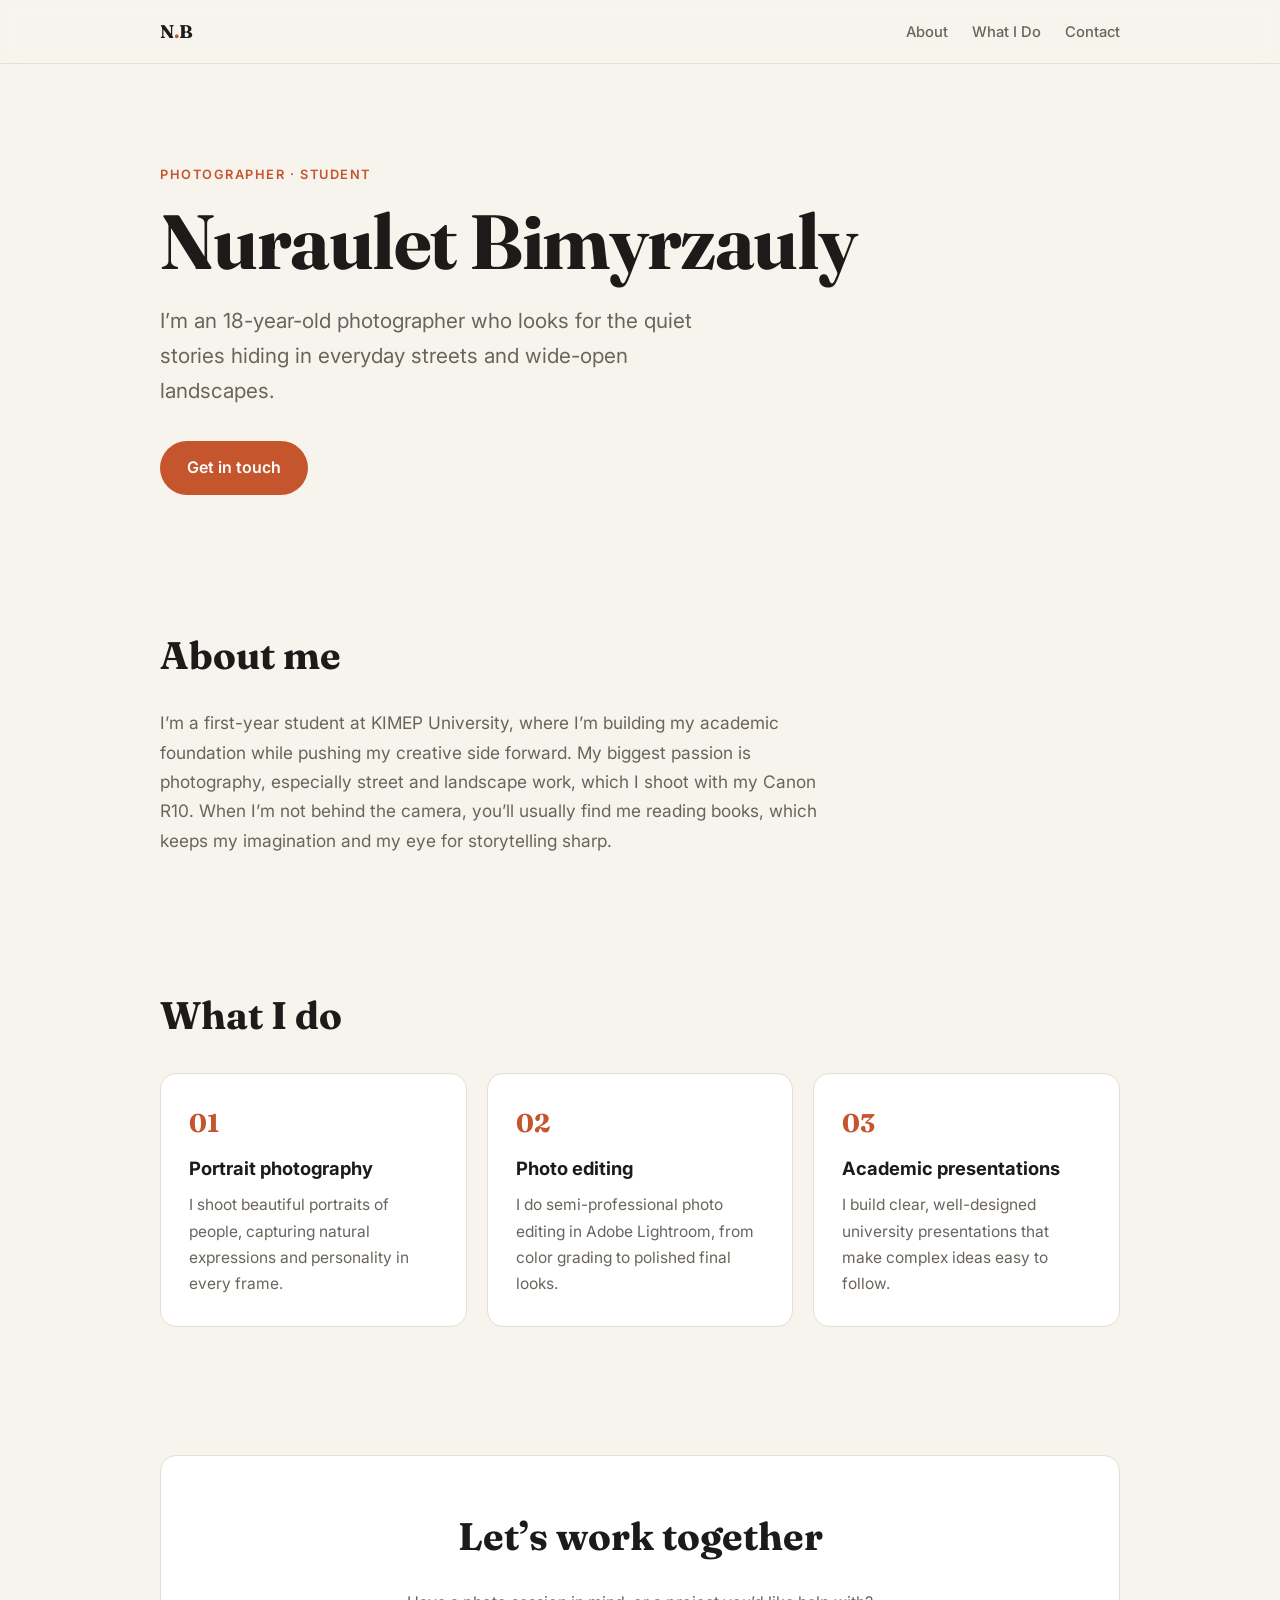
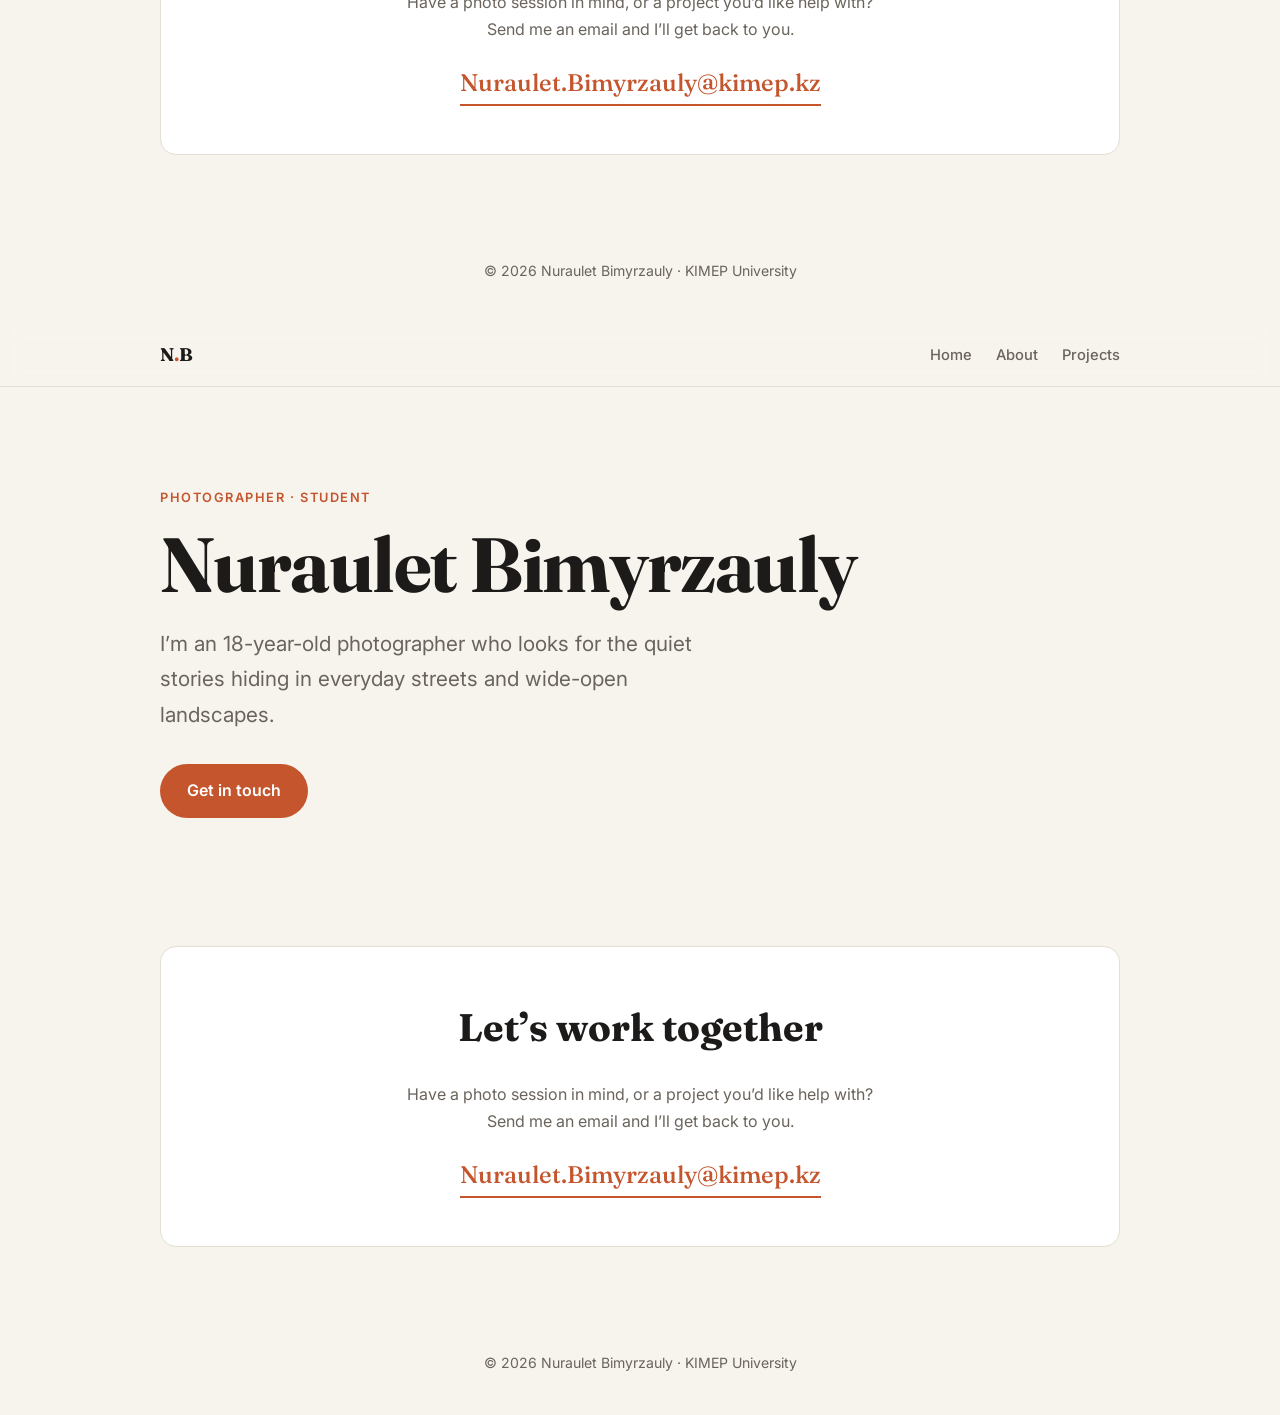
==== commit be729d3c: "Refactor index.html for improved layout and content The HTML structure has been updated to include a" ====
--- a/index.html
+++ b/index.html
@@ -310,3 +310,58 @@
 
 </body>
 </html>
+
+<!DOCTYPE html>
+<html lang="en">
+<head>
+  <meta charset="UTF-8">
+  <meta name="viewport" content="width=device-width, initial-scale=1">
+  <title>Nuraulet Bimyrzauly – Photographer</title>
+  <meta name="description" content="Portfolio of Nuraulet Bimyrzauly, an 18-year-old photographer and first-year student at KIMEP.">
+  <link rel="preconnect" href="https://fonts.googleapis.com">
+  <link rel="preconnect" href="https://fonts.gstatic.com" crossorigin>
+  <link href="https://fonts.googleapis.com/css2?family=Fraunces:opsz,wght@9..144,500;9..144,700&family=Inter:wght@400;500;600&display=swap" rel="stylesheet">
+  <link rel="stylesheet" href="style.css">
+</head>
+<body>
+
+  <header>
+    <nav class="container">
+      <a href="index.html" class="logo">N<span>.</span>B</a>
+      <ul>
+        <li><a href="index.html" aria-current="page">Home</a></li>
+        <li><a href="about.html">About</a></li>
+        <li><a href="projects.html">Projects</a></li>
+      </ul>
+    </nav>
+  </header>
+
+  <main>
+
+    <div class="container hero">
+      <span class="eyebrow">Photographer · Student</span>
+      <h1>Nuraulet Bimyrzauly</h1>
+      <p>I’m an 18-year-old photographer who looks for the quiet stories hiding in everyday streets and wide-open landscapes.</p>
+      <a href="#contact" class="btn">Get in touch</a>
+    </div>
+
+    <section id="contact">
+      <div class="container">
+        <div class="contact-box">
+          <h2>Let’s work together</h2>
+          <p>Have a photo session in mind, or a project you’d like help with? Send me an email and I’ll get back to you.</p>
+          <a class="email" href="mailto:Nuraulet.Bimyrzauly@kimep.kz">Nuraulet.Bimyrzauly@kimep.kz</a>
+        </div>
+      </div>
+    </section>
+
+  </main>
+
+  <footer>
+    <div class="container">
+      © 2026 Nuraulet Bimyrzauly · KIMEP University
+    </div>
+  </footer>
+
+</body>
+</html>
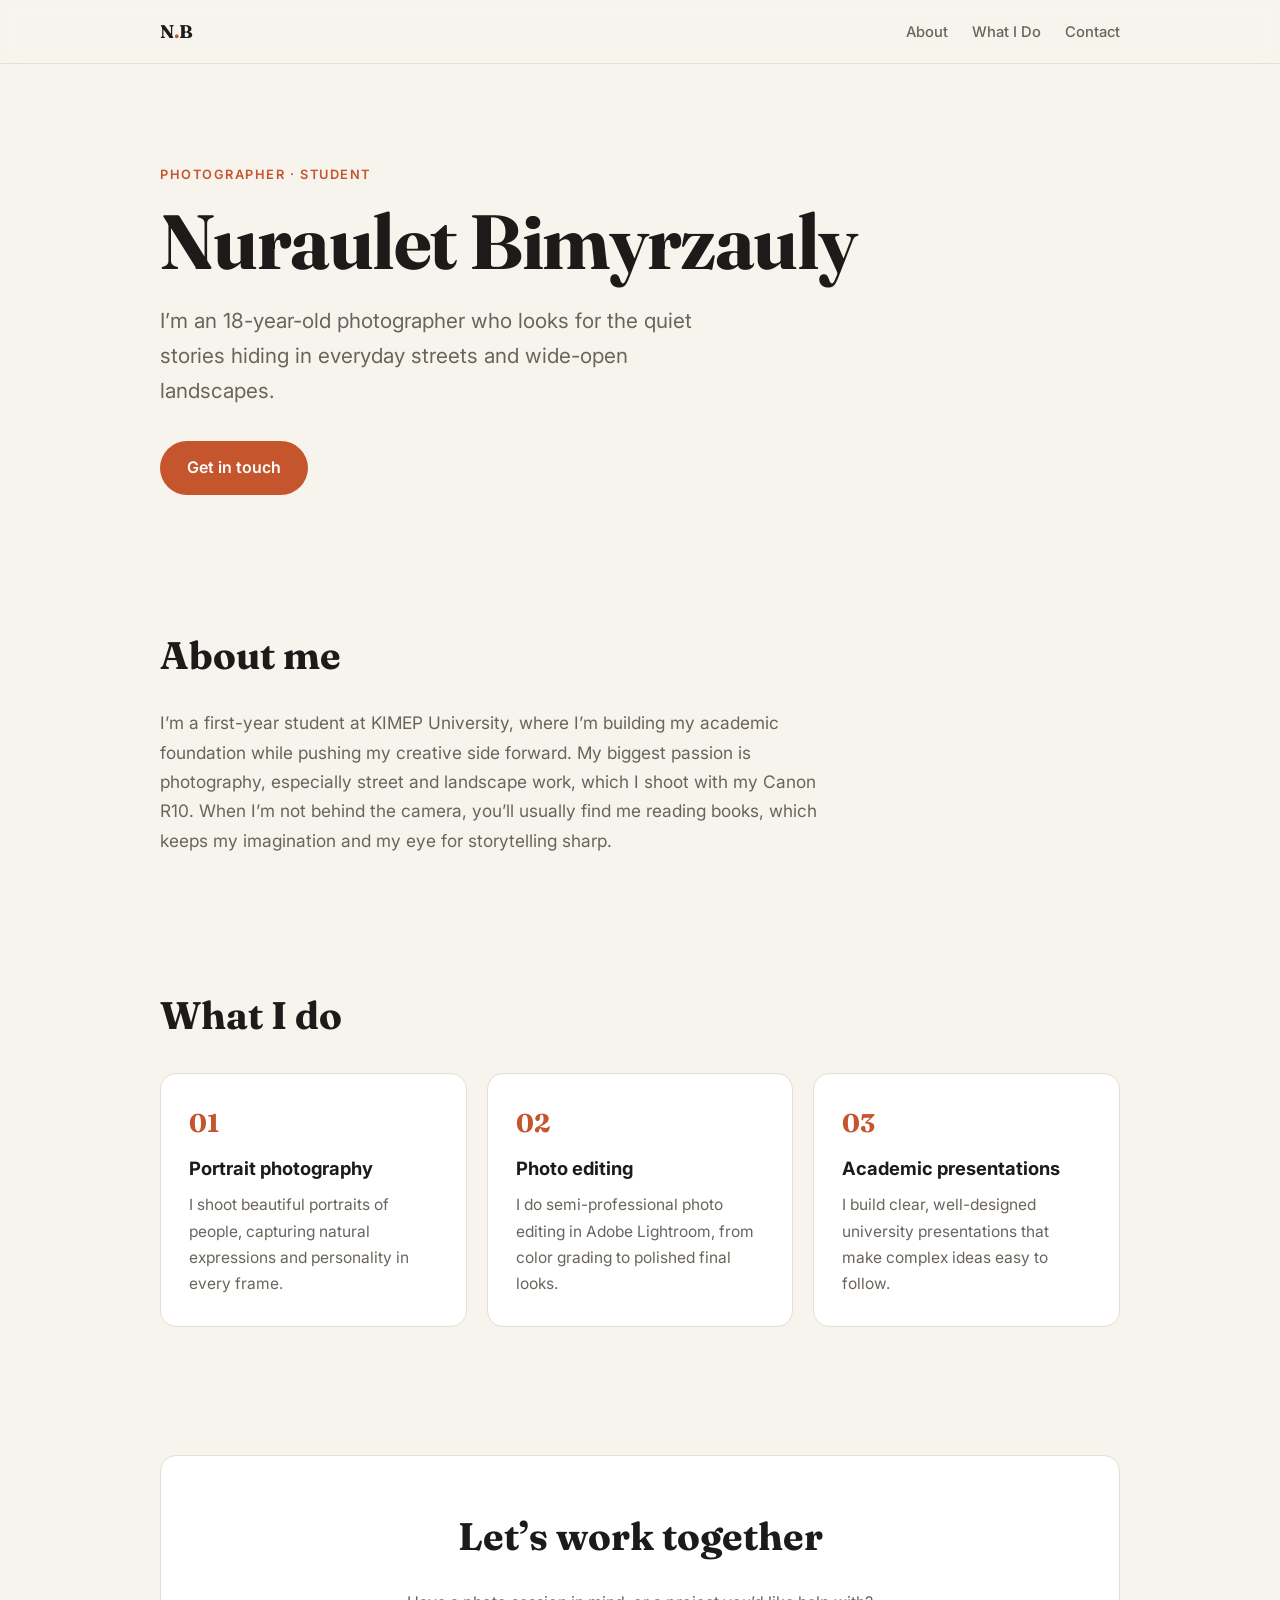
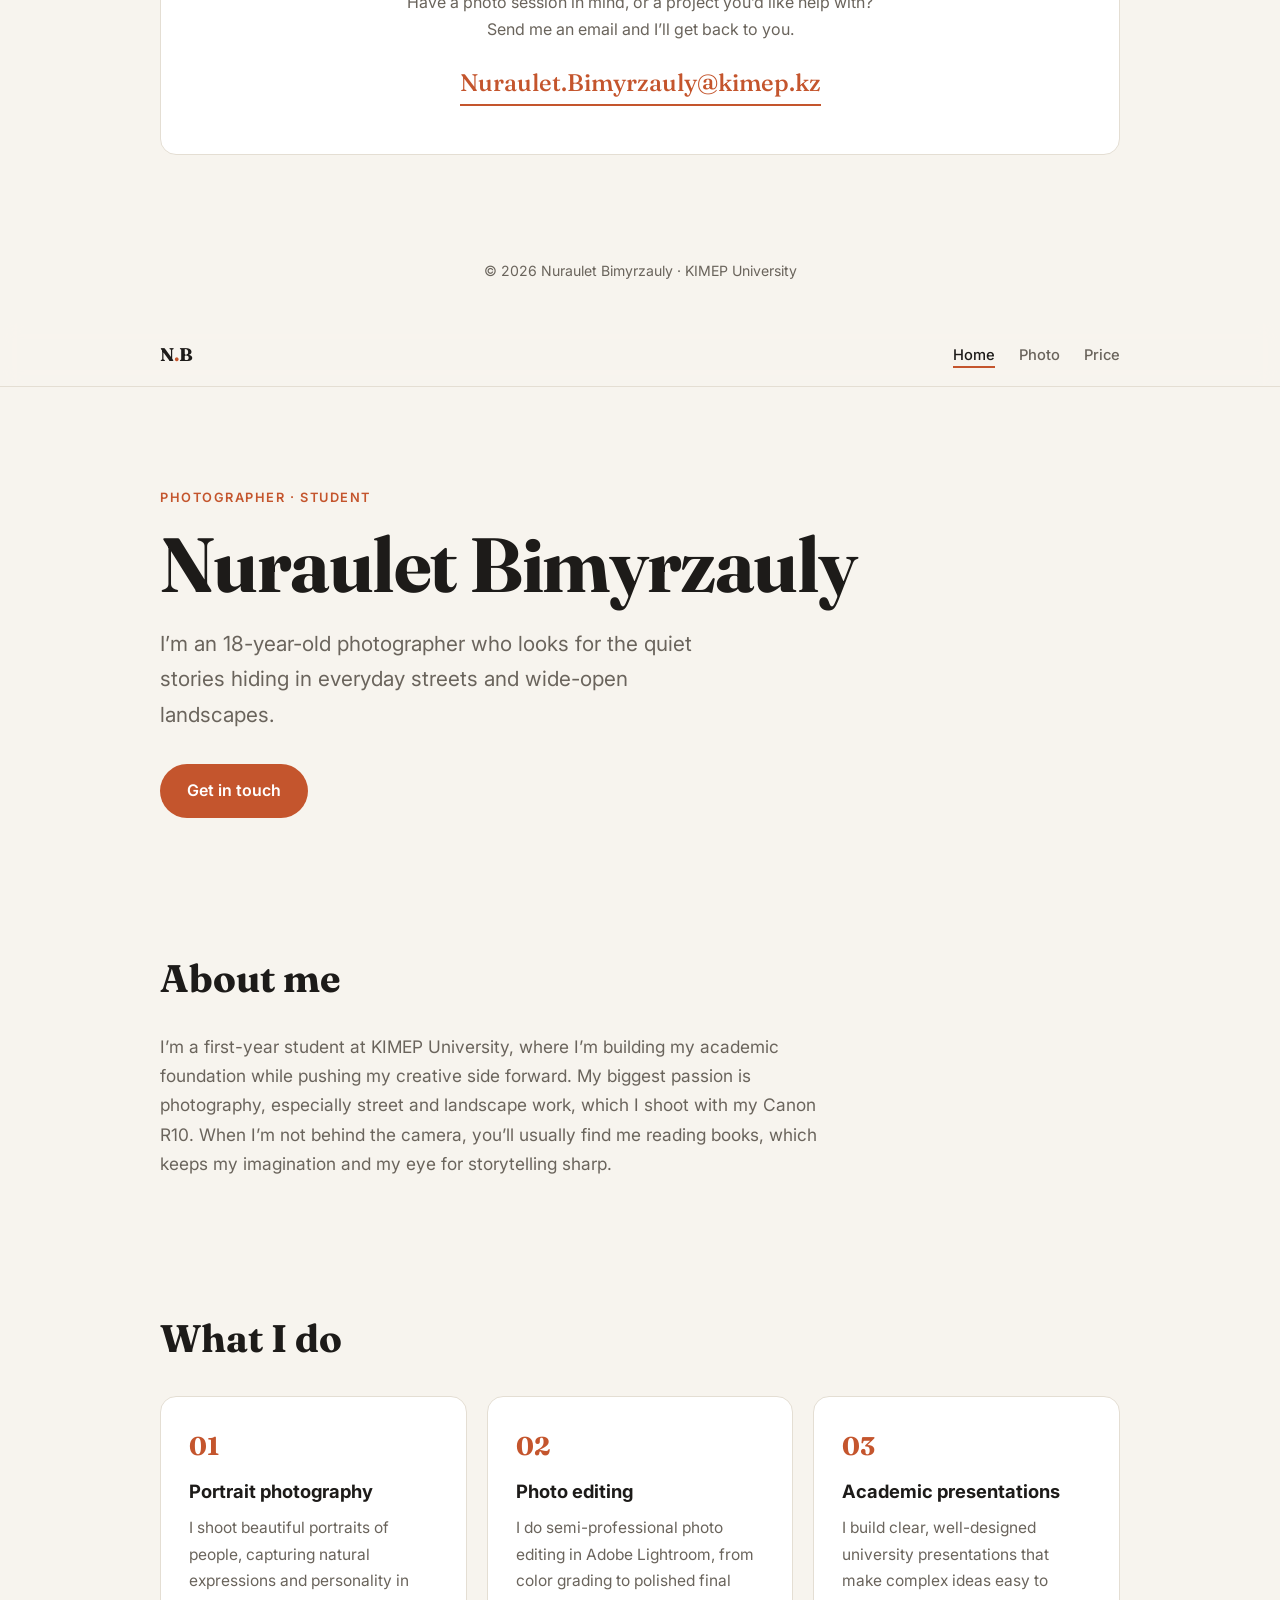
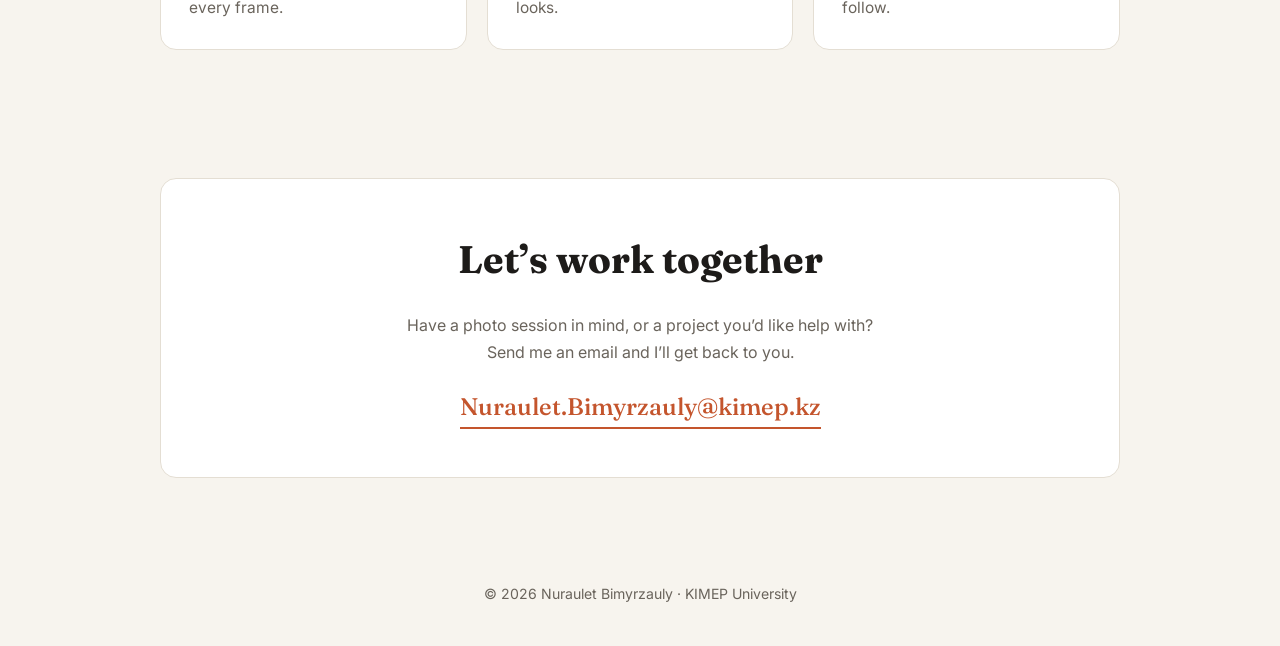
==== commit b1d708ea: "Refactor index.html structure and styles" ====
--- a/index.html
+++ b/index.html
@@ -309,8 +309,6 @@
   </footer>
 
 </body>
-</html>
-
 <!DOCTYPE html>
 <html lang="en">
 <head>
@@ -329,14 +327,14 @@
     <nav class="container">
       <a href="index.html" class="logo">N<span>.</span>B</a>
       <ul>
-        <li><a href="index.html" aria-current="page">Home</a></li>
-        <li><a href="about.html">About</a></li>
-        <li><a href="projects.html">Projects</a></li>
+        <li><a href="index.html" class="active" aria-current="page">Home</a></li>
+        <li><a href="photo.html">Photo</a></li>
+        <li><a href="price.html">Price</a></li>
       </ul>
     </nav>
   </header>
 
-  <main>
+  <main id="top">
 
     <div class="container hero">
       <span class="eyebrow">Photographer · Student</span>
@@ -345,6 +343,38 @@
       <a href="#contact" class="btn">Get in touch</a>
     </div>
 
+    <section id="about" class="about">
+      <div class="container">
+        <h2>About me</h2>
+        <p>
+          I’m a first-year student at KIMEP University, where I’m building my academic foundation while pushing my creative side forward. My biggest passion is photography, especially street and landscape work, which I shoot with my Canon R10. When I’m not behind the camera, you’ll usually find me reading books, which keeps my imagination and my eye for storytelling sharp.
+        </p>
+      </div>
+    </section>
+
+    <section id="skills">
+      <div class="container">
+        <h2>What I do</h2>
+        <div class="cards">
+          <article class="card">
+            <div class="num">01</div>
+            <h3>Portrait photography</h3>
+            <p>I shoot beautiful portraits of people, capturing natural expressions and personality in every frame.</p>
+          </article>
+          <article class="card">
+            <div class="num">02</div>
+            <h3>Photo editing</h3>
+            <p>I do semi-professional photo editing in Adobe Lightroom, from color grading to polished final looks.</p>
+          </article>
+          <article class="card">
+            <div class="num">03</div>
+            <h3>Academic presentations</h3>
+            <p>I build clear, well-designed university presentations that make complex ideas easy to follow.</p>
+          </article>
+        </div>
+      </div>
+    </section>
+
     <section id="contact">
       <div class="container">
         <div class="contact-box">
--- a/style.css
+++ b/style.css
@@ -0,0 +1,463 @@
+:root {
+  --bg: #f7f4ee;
+  --surface: #ffffff;
+  --text: #1d1b19;
+  --muted: #6a645c;
+  --accent: #c4552d;
+  --border: #e4ded3;
+  --radius: 16px;
+  --serif: "Fraunces", Georgia, "Times New Roman", serif;
+  --sans: "Inter", system-ui, -apple-system, "Segoe UI", Roboto, Arial, sans-serif;
+}
+
+@media (prefers-color-scheme: dark) {
+  :root {
+    --bg: #131211;
+    --surface: #1d1b19;
+    --text: #f1ece4;
+    --muted: #a69f95;
+    --accent: #e8794f;
+    --border: #302d29;
+  }
+}
+
+* { box-sizing: border-box; margin: 0; padding: 0; }
+
+html { scroll-behavior: smooth; }
+
+body {
+  font-family: var(--sans);
+  background: var(--bg);
+  color: var(--text);
+  line-height: 1.7;
+  -webkit-font-smoothing: antialiased;
+}
+
+a { color: inherit; }
+
+.container {
+  width: min(960px, 100% - 3rem);
+  margin-inline: auto;
+}
+
+/* ---------- Navigation (shared by all pages) ---------- */
+header {
+  position: sticky;
+  top: 0;
+  z-index: 10;
+  background: color-mix(in srgb, var(--bg) 88%, transparent);
+  backdrop-filter: blur(10px);
+  border-bottom: 1px solid var(--border);
+}
+
+nav {
+  display: flex;
+  align-items: center;
+  justify-content: space-between;
+  padding: 1rem 0;
+}
+
+.logo {
+  font-family: var(--serif);
+  font-weight: 700;
+  font-size: 1.15rem;
+  text-decoration: none;
+}
+
+.logo span { color: var(--accent); }
+
+nav ul {
+  display: flex;
+  gap: 1.5rem;
+  list-style: none;
+}
+
+nav ul a {
+  font-size: 0.92rem;
+  font-weight: 500;
+  color: var(--muted);
+  text-decoration: none;
+  padding-bottom: 2px;
+  border-bottom: 2px solid transparent;
+  transition: color 0.2s, border-color 0.2s;
+}
+
+nav ul a:hover { color: var(--accent); }
+
+nav ul a.active {
+  color: var(--text);
+  border-bottom-color: var(--accent);
+}
+
+/* ---------- Home: hero ---------- */
+.hero {
+  padding: 6rem 0 4rem;
+}
+
+.eyebrow {
+  display: inline-block;
+  font-size: 0.8rem;
+  font-weight: 600;
+  letter-spacing: 0.12em;
+  text-transform: uppercase;
+  color: var(--accent);
+  margin-bottom: 1rem;
+}
+
+.hero h1 {
+  font-family: var(--serif);
+  font-size: clamp(2.6rem, 8vw, 4.8rem);
+  line-height: 1.05;
+  font-weight: 700;
+  letter-spacing: -0.02em;
+  margin-bottom: 1.25rem;
+}
+
+.hero p {
+  font-size: clamp(1.05rem, 2.5vw, 1.3rem);
+  color: var(--muted);
+  max-width: 36rem;
+}
+
+.btn {
+  display: inline-block;
+  margin-top: 2rem;
+  padding: 0.85rem 1.7rem;
+  background: var(--accent);
+  color: #fff;
+  font-family: inherit;
+  font-size: 1rem;
+  font-weight: 600;
+  text-decoration: none;
+  border: 0;
+  border-radius: 999px;
+  cursor: pointer;
+  transition: transform 0.2s, box-shadow 0.2s;
+}
+
+.btn:hover {
+  transform: translateY(-2px);
+  box-shadow: 0 8px 20px color-mix(in srgb, var(--accent) 35%, transparent);
+}
+
+.btn-block {
+  display: block;
+  width: 100%;
+  margin-top: 1.25rem;
+}
+
+/* ---------- Sections ---------- */
+section { padding: 4rem 0; }
+
+h2 {
+  font-family: var(--serif);
+  font-size: clamp(1.8rem, 4vw, 2.4rem);
+  font-weight: 700;
+  margin-bottom: 1.25rem;
+}
+
+.about p {
+  max-width: 42rem;
+  font-size: 1.08rem;
+  color: var(--muted);
+}
+
+/* ---------- Cards ---------- */
+.cards {
+  display: grid;
+  grid-template-columns: repeat(auto-fit, minmax(240px, 1fr));
+  gap: 1.25rem;
+  margin-top: 1.5rem;
+}
+
+.card {
+  background: var(--surface);
+  border: 1px solid var(--border);
+  border-radius: var(--radius);
+  padding: 1.75rem;
+  transition: transform 0.2s, border-color 0.2s;
+}
+
+.card:hover {
+  transform: translateY(-4px);
+  border-color: var(--accent);
+}
+
+.card .num {
+  font-family: var(--serif);
+  font-size: 1.6rem;
+  font-weight: 700;
+  color: var(--accent);
+}
+
+.card h3 {
+  font-size: 1.15rem;
+  margin: 0.5rem 0;
+}
+
+.card p {
+  font-size: 0.97rem;
+  color: var(--muted);
+}
+
+/* ---------- Contact ---------- */
+.contact-box {
+  background: var(--surface);
+  border: 1px solid var(--border);
+  border-radius: var(--radius);
+  padding: clamp(1.75rem, 5vw, 3rem);
+  text-align: center;
+}
+
+.contact-box p {
+  color: var(--muted);
+  max-width: 30rem;
+  margin: 0 auto;
+}
+
+.email {
+  display: inline-block;
+  margin-top: 1.25rem;
+  font-family: var(--serif);
+  font-size: clamp(1.05rem, 3.6vw, 1.5rem);
+  font-weight: 500;
+  color: var(--accent);
+  text-decoration: none;
+  border-bottom: 2px solid currentColor;
+  word-break: break-all;
+}
+
+.email:hover { opacity: 0.8; }
+
+/* ---------- Inner page heading ---------- */
+.page-head {
+  padding: 4.5rem 0 1rem;
+}
+
+.page-head h1 {
+  font-family: var(--serif);
+  font-size: clamp(2.2rem, 6vw, 3.6rem);
+  line-height: 1.1;
+  font-weight: 700;
+  letter-spacing: -0.02em;
+}
+
+/* ---------- Photo gallery ---------- */
+.gallery-section { padding-top: 2rem; }
+
+.gallery {
+  display: grid;
+  grid-template-columns: repeat(auto-fill, minmax(260px, 1fr));
+  gap: 1rem;
+}
+
+.photo {
+  overflow: hidden;
+  border-radius: var(--radius);
+  border: 1px solid var(--border);
+  background: var(--surface);
+  aspect-ratio: 4 / 5;
+}
+
+.photo img {
+  display: block;
+  width: 100%;
+  height: 100%;
+  object-fit: cover;
+  transition: transform 0.4s;
+}
+
+.photo:hover img { transform: scale(1.04); }
+
+/* ---------- Price ---------- */
+.price-section { padding-top: 2rem; }
+
+.price-card {
+  background: var(--surface);
+  border: 1px solid var(--border);
+  border-radius: var(--radius);
+  padding: clamp(1.75rem, 5vw, 2.5rem);
+  text-align: center;
+  margin-bottom: 3rem;
+}
+
+.price-card h2 { margin-bottom: 0.5rem; }
+
+.price {
+  font-family: var(--serif);
+  font-size: clamp(2rem, 6vw, 3rem);
+  font-weight: 700;
+  color: var(--accent);
+}
+
+.calendar-title { margin-bottom: 1.5rem; }
+
+/* ---------- Booking calendar ---------- */
+.booking {
+  display: grid;
+  grid-template-columns: repeat(auto-fit, minmax(300px, 1fr));
+  gap: 1.5rem;
+  align-items: start;
+}
+
+.calendar,
+.booking-form {
+  background: var(--surface);
+  border: 1px solid var(--border);
+  border-radius: var(--radius);
+  padding: 1.5rem;
+}
+
+.cal-head {
+  display: flex;
+  align-items: center;
+  justify-content: space-between;
+  margin-bottom: 1rem;
+}
+
+.month-label {
+  font-family: var(--serif);
+  font-size: 1.2rem;
+  font-weight: 700;
+}
+
+.cal-nav {
+  width: 2.2rem;
+  height: 2.2rem;
+  border-radius: 50%;
+  border: 1px solid var(--border);
+  background: transparent;
+  color: var(--text);
+  font-size: 1.3rem;
+  line-height: 1;
+  cursor: pointer;
+  transition: border-color 0.2s, color 0.2s;
+}
+
+.cal-nav:hover:not(:disabled) {
+  border-color: var(--accent);
+  color: var(--accent);
+}
+
+.cal-nav:disabled { opacity: 0.35; cursor: not-allowed; }
+
+.cal-weekdays,
+.cal-grid {
+  display: grid;
+  grid-template-columns: repeat(7, 1fr);
+  gap: 0.3rem;
+}
+
+.cal-weekdays {
+  margin-bottom: 0.4rem;
+  text-align: center;
+  font-size: 0.75rem;
+  font-weight: 600;
+  color: var(--muted);
+}
+
+.day {
+  aspect-ratio: 1;
+  border: 1px solid transparent;
+  border-radius: 10px;
+  background: transparent;
+  color: var(--text);
+  font-family: inherit;
+  font-size: 0.95rem;
+  cursor: pointer;
+  transition: background 0.15s, border-color 0.15s;
+}
+
+.day:hover:not(:disabled) { border-color: var(--accent); }
+
+.day.today { border-color: var(--border); font-weight: 700; }
+
+.day.selected {
+  background: var(--accent);
+  color: #fff;
+  border-color: var(--accent);
+}
+
+.day:disabled {
+  color: var(--muted);
+  opacity: 0.4;
+  cursor: not-allowed;
+}
+
+.day.booked {
+  text-decoration: line-through;
+  background: color-mix(in srgb, var(--muted) 18%, transparent);
+}
+
+.legend {
+  display: flex;
+  gap: 1.25rem;
+  margin-top: 1rem;
+  font-size: 0.82rem;
+  color: var(--muted);
+}
+
+.dot {
+  display: inline-block;
+  width: 0.7rem;
+  height: 0.7rem;
+  border-radius: 50%;
+  margin-right: 0.3rem;
+}
+
+.dot-selected { background: var(--accent); }
+.dot-booked { background: color-mix(in srgb, var(--muted) 45%, transparent); }
+
+/* ---------- Booking form ---------- */
+.selected-date {
+  font-family: var(--serif);
+  font-size: 1.15rem;
+  font-weight: 700;
+  color: var(--accent);
+  margin-bottom: 1rem;
+}
+
+.booking-form label {
+  display: block;
+  margin-top: 0.9rem;
+  margin-bottom: 0.3rem;
+  font-size: 0.88rem;
+  font-weight: 600;
+}
+
+.booking-form input,
+.booking-form textarea {
+  width: 100%;
+  padding: 0.7rem 0.9rem;
+  border: 1px solid var(--border);
+  border-radius: 10px;
+  background: var(--bg);
+  color: var(--text);
+  font-family: inherit;
+  font-size: 1rem;
+}
+
+.booking-form input:focus,
+.booking-form textarea:focus {
+  outline: 2px solid var(--accent);
+  outline-offset: 1px;
+}
+
+.form-status {
+  margin-top: 0.8rem;
+  font-size: 0.9rem;
+  color: var(--muted);
+}
+
+/* ---------- Footer ---------- */
+footer {
+  padding: 2.5rem 0;
+  text-align: center;
+  font-size: 0.88rem;
+  color: var(--muted);
+}
+
+@media (max-width: 520px) {
+  nav ul { gap: 1rem; }
+  .hero { padding-top: 4rem; }
+}
